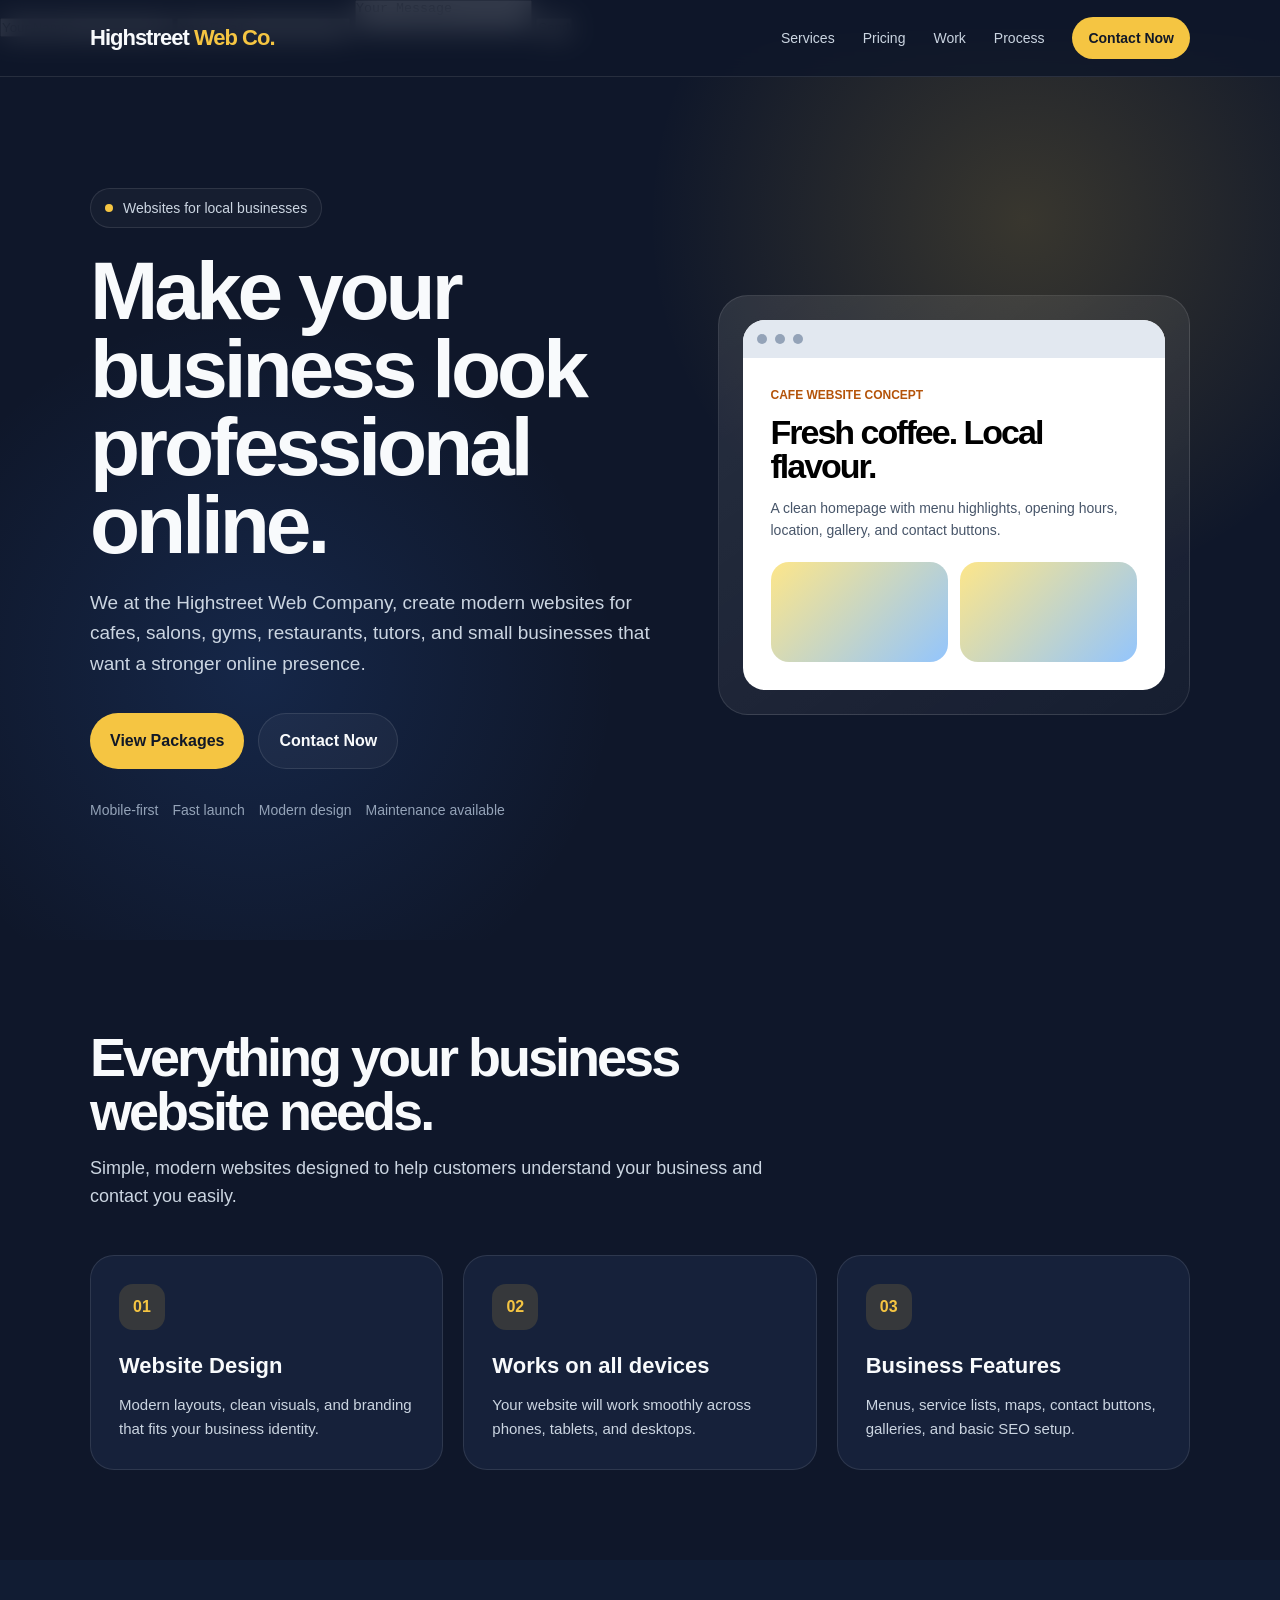
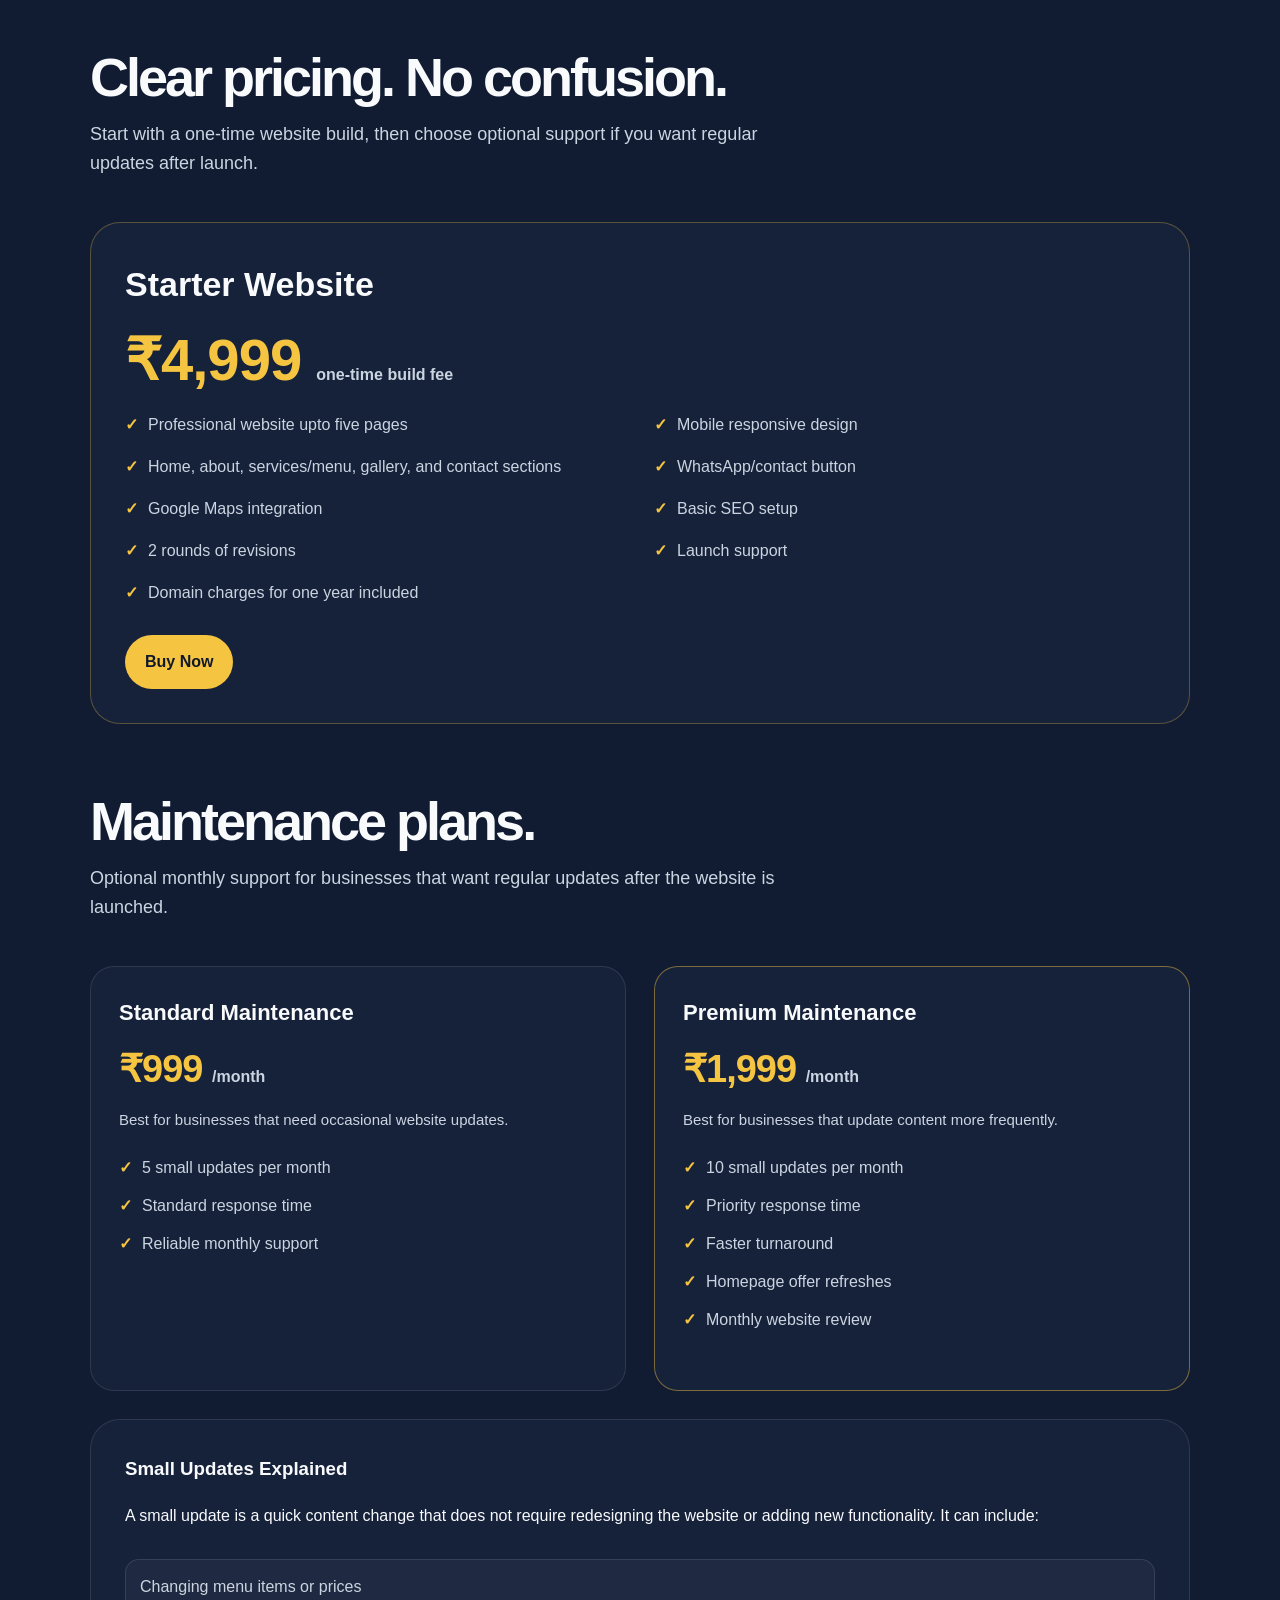
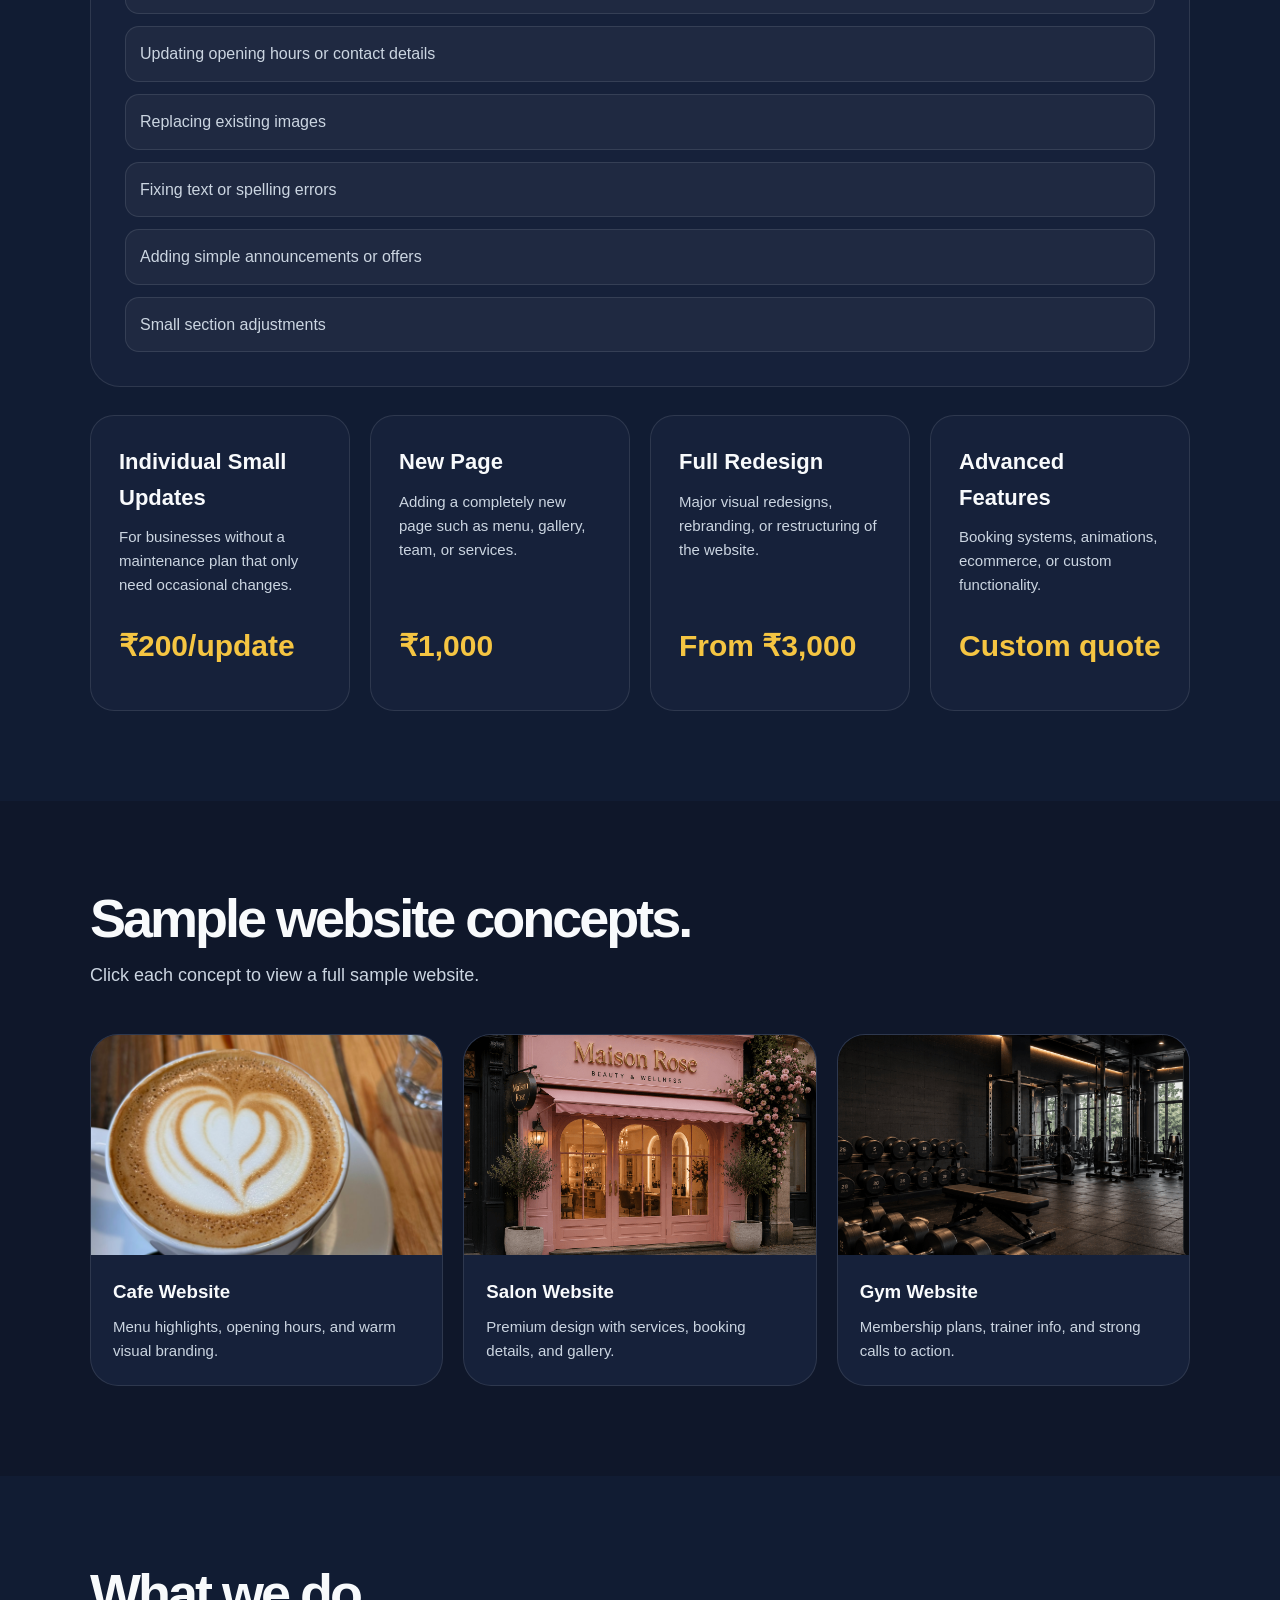
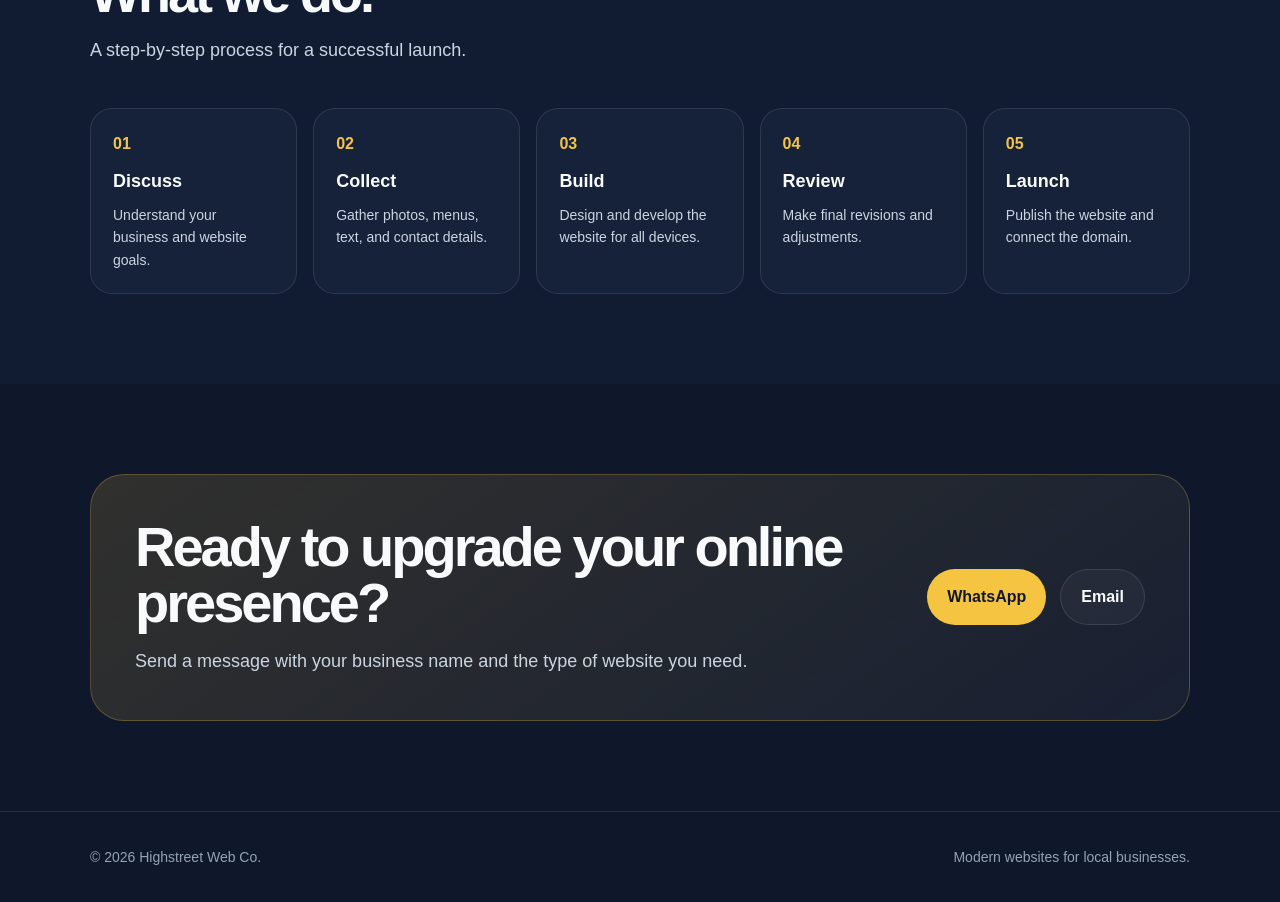
==== index.html @ 68b74d1c "Update index.html" ====
<!DOCTYPE html>
<html lang="en">

<head>
  <meta charset="UTF-8" />

  <meta
    name="description"
    content="Highstreet Web Company (Highstreet Web Co.) creates modern websites for cafes, salons, gyms, restaurants, and local businesses."
  />

  <meta
    name="keywords"
    content="Highstreet Web Company, Highstreet Web Co., web design, cafe websites, salon websites, gym websites, restaurant websites, small business websites, Pune web design"
  />

  <meta name="author" content="Highstreet Web Company" />

  <meta property="og:title" content="Highstreet Web Company" />

  <meta
    property="og:description"
    content="Modern websites for local businesses."
  />

  <meta property="og:type" content="website" />

  <meta property="og:url" content="https://highstreetweb.co" />

  <meta
    property="og:image"
    content="https://highstreetweb.co/assets/1.png"
  />

  <title>
    Highstreet Web Company | Websites for Local Businesses
  </title>

  <link rel="stylesheet" href="style.css" />
</head>

<form name="contact" method="POST" data-netlify="true">
  
  <input type="hidden" name="form-name" value="contact">

  <input type="text" name="name" placeholder="Your Name" required>

  <input type="email" name="email" placeholder="Your Email" required>

  <textarea name="message" placeholder="Your Message"></textarea>

  <button type="submit">Send</button>

</form>

<body>

  <header>
    <div class="container">
      <nav>
        <a href="#home" class="logo">
          Highstreet <span>Web Co.</span>
        </a>

        <div class="nav-links">
          <a href="#services">Services</a>
          <a href="#pricing">Pricing</a>
          <a href="#work">Work</a>
          <a href="#process">Process</a>
          <a href="#contact" class="nav-btn">Contact Now</a>
        </div>
      </nav>
    </div>
  </header>

  <main>

    <section id="home" class="hero">
      <div class="container hero-grid">

        <div>
          <div class="badge">Websites for local businesses</div>

          <h1>Make your business look professional online.</h1>

          <p>
            We at the Highstreet Web Company, create modern websites for cafes,
            salons, gyms, restaurants, tutors, and small businesses
            that want a stronger online presence.
          </p>

          <div class="hero-buttons">
            <a href="#pricing" class="btn btn-primary">View Packages</a>
            <a href="#contact" class="btn btn-secondary">Contact Now</a>
          </div>

          <div class="hero-tags">
            <span>Mobile-first</span>
            <span>Fast launch</span>
            <span>Modern design</span>
            <span>Maintenance available</span>
          </div>
        </div>

        <div class="mock-card">
          <div class="mock-browser">
            <div class="browser-top">
              <div class="dot"></div>
              <div class="dot"></div>
              <div class="dot"></div>
            </div>

            <div class="mock-content">
              <div class="mock-label">CAFE WEBSITE CONCEPT</div>

              <h3>Fresh coffee. Local flavour.</h3>

              <p>
                A clean homepage with menu highlights,
                opening hours, location, gallery,
                and contact buttons.
              </p>

              <div class="mock-grid">
                <div class="mock-box"></div>
                <div class="mock-box"></div>
              </div>
            </div>
          </div>
        </div>

      </div>
    </section>

    <section id="services">
      <div class="container">

        <div class="section-head">
          <h2>Everything your business website needs.</h2>

          <p>
            Simple, modern websites designed to help customers
            understand your business and contact you easily.
          </p>
        </div>

        <div class="cards">

          <div class="card">
            <div class="card-icon">01</div>
            <h3>Website Design</h3>
            <p>Modern layouts, clean visuals, and branding that fits your business identity.</p>
          </div>

          <div class="card">
            <div class="card-icon">02</div>
            <h3>Works on all devices</h3>
            <p>Your website will work smoothly across phones, tablets, and desktops.</p>
          </div>

          <div class="card">
            <div class="card-icon">03</div>
            <h3>Business Features</h3>
            <p>Menus, service lists, maps, contact buttons, galleries, and basic SEO setup.</p>
          </div>

        </div>

      </div>
    </section>

    <section id="pricing" class="pricing">
      <div class="container">

        <div class="section-head">
          <h2>Clear pricing. No confusion.</h2>
          <p>
            Start with a one-time website build, then choose optional
            support if you want regular updates after launch.
          </p>
        </div>

        <div class="price-card" style="margin-bottom:70px;">
          <h3 style="font-size:34px;">Starter Website</h3>

          <div class="price">
            ₹4,999 <span>one-time build fee</span>
          </div>

          <ul class="features starter-features">
            <li>Professional website upto five pages</li>
            <li>Mobile responsive design</li>
            <li>Home, about, services/menu, gallery, and contact sections</li>
            <li>WhatsApp/contact button</li>
            <li>Google Maps integration</li>
            <li>Basic SEO setup</li>
            <li>2 rounds of revisions</li>
            <li>Launch support</li>
            <li>Domain charges for one year included</li>
          </ul>

          <a href="#contact" class="btn btn-primary">Buy Now</a>
        </div>

        <div class="section-head">
          <h2>Maintenance plans.</h2>

          <p>
            Optional monthly support for businesses that want regular updates
            after the website is launched.
          </p>
        </div>

        <div class="maintenance-grid">

          <div class="card">
            <h3>Standard Maintenance</h3>

            <div class="price" style="font-size:38px;">
              ₹999 <span>/month</span>
            </div>

            <p>Best for businesses that need occasional website updates.</p>

            <ul class="features">
              <li>5 small updates per month</li>
              <li>Standard response time</li>
              <li>Reliable monthly support</li>
            </ul>
          </div>

          <div class="card featured-maintenance">
            <h3>Premium Maintenance</h3>

            <div class="price" style="font-size:38px;">
              ₹1,999 <span>/month</span>
            </div>

            <p>Best for businesses that update content more frequently.</p>

            <ul class="features">
              <li>10 small updates per month</li>
              <li>Priority response time</li>
              <li>Faster turnaround</li>
              <li>Homepage offer refreshes</li>
              <li>Monthly website review</li>
            </ul>
          </div>

        </div>

        <div class="side-card" style="margin-top:28px;">
          <h3 style="margin-bottom:18px;">Small Updates Explained</h3>

          <p>
            A small update is a quick content change that does not require redesigning the website or adding new functionality. It can include:
          </p>

          <ul class="mini-list">
            <li>Changing menu items or prices</li>
            <li>Updating opening hours or contact details</li>
            <li>Replacing existing images</li>
            <li>Fixing text or spelling errors</li>
            <li>Adding simple announcements or offers</li>
            <li>Small section adjustments</li>
          </ul>
        </div>

        <div class="extra-services-grid">

          <div class="card extra-card">
            <h3>Individual Small Updates</h3>

            <p>
              For businesses without a maintenance plan that only need
              occasional changes.
            </p>

            <div class="price" style="font-size:30px;">₹200/update</div>
          </div>

          <div class="card extra-card">
            <h3>New Page</h3>

            <p>
              Adding a completely new page such as menu,
              gallery, team, or services.
            </p>

            <div class="price" style="font-size:30px;">₹1,000</div>
          </div>

          <div class="card extra-card">
            <h3>Full Redesign</h3>

            <p>
              Major visual redesigns, rebranding,
              or restructuring of the website.
            </p>

            <div class="price" style="font-size:30px;">From ₹3,000</div>
          </div>

          <div class="card extra-card">
            <h3>Advanced Features</h3>

            <p>
              Booking systems, animations,
              ecommerce, or custom functionality.
            </p>

            <div class="price" style="font-size:30px;">Custom quote</div>
          </div>

        </div>

      </div>
    </section>

    <section id="work">
      <div class="container">

        <div class="section-head">
          <h2>Sample website concepts.</h2>
          <p>Click each concept to view a full sample website.</p>
        </div>

        <div class="portfolio-grid">

          <a href="cafe.html" class="portfolio-card">
            <div class="portfolio-image"></div>
            <div class="portfolio-content">
              <h3>Cafe Website</h3>
              <p>Menu highlights, opening hours, and warm visual branding.</p>
            </div>
          </a>

          <a href="salon.html" class="portfolio-card">
            <div class="portfolio-image"></div>
            <div class="portfolio-content">
              <h3>Salon Website</h3>
              <p>Premium design with services, booking details, and gallery.</p>
            </div>
          </a>

          <a href="gym.html" class="portfolio-card">
            <div class="portfolio-image"></div>
            <div class="portfolio-content">
              <h3>Gym Website</h3>
              <p>Membership plans, trainer info, and strong calls to action.</p>
            </div>
          </a>

        </div>

      </div>
    </section>

    <section id="process" class="process">
      <div class="container">

        <div class="section-head">
          <h2>What we do.</h2>
          <p>A step-by-step process for a successful launch.</p>
        </div>

        <div class="steps">

          <div class="step">
            <div class="step-number">01</div>
            <h3>Discuss</h3>
            <p>Understand your business and website goals.</p>
          </div>

          <div class="step">
            <div class="step-number">02</div>
            <h3>Collect</h3>
            <p>Gather photos, menus, text, and contact details.</p>
          </div>

          <div class="step">
            <div class="step-number">03</div>
            <h3>Build</h3>
            <p>Design and develop the website for all devices.</p>
          </div>

          <div class="step">
            <div class="step-number">04</div>
            <h3>Review</h3>
            <p>Make final revisions and adjustments.</p>
          </div>

          <div class="step">
            <div class="step-number">05</div>
            <h3>Launch</h3>
            <p>Publish the website and connect the domain.</p>
          </div>

        </div>

      </div>
    </section>

    <section id="contact">
      <div class="container">

        <div class="contact-box">

          <div>
            <h2>Ready to upgrade your online presence?</h2>

            <p>
              Send a message with your business name
              and the type of website you need.
            </p>
          </div>

          <div style="display:flex; gap:14px; flex-wrap:wrap;">

            <a
              href="https://wa.me/918754433380?text=Hi%20Highstreet%20Web%20Co.%2C%20I%20want%20to%20start%20a%20website%20project."
              class="btn btn-primary"
              target="_blank"
            >
              WhatsApp
            </a>

            <a href="mailto:contact@highstreetweb.co" class="btn btn-secondary">
              Email
            </a>

          </div>

        </div>

      </div>
    </section>

  </main>

  <footer>
    <div class="container footer-inner">
      <p>© 2026 Highstreet Web Co.</p>
      <p>Modern websites for local businesses.</p>
    </div>
  </footer>

</body>

</html>
---- style.css ----
*{
  margin:0;
  padding:0;
  box-sizing:border-box;
}

:root{
  --bg:#0f172a;
  --card:#16213a;
  --soft:#111c33;
  --text:#f8fafc;
  --muted:#cbd5e1;
  --subtle:#94a3b8;
  --accent:#f5c542;
  --accent-dark:#d4a820;
  --border:rgba(255,255,255,0.1);
  --radius:24px;
}

body{
  font-family:Arial, Helvetica, sans-serif;
  background:var(--bg);
  color:var(--text);
  line-height:1.6;
}

html{
  scroll-behavior:smooth;
}

a{
  text-decoration:none;
  color:inherit;
}

.container{
  width:min(1100px,92%);
  margin:auto;
}

/* NAVBAR */

header{
  position:fixed;
  width:100%;
  top:0;
  left:0;
  z-index:100;
  backdrop-filter:blur(14px);
  background:rgba(15,23,42,0.85);
  border-bottom:1px solid var(--border);
}

nav{
  height:76px;
  display:flex;
  align-items:center;
  justify-content:space-between;
}

.logo{
  font-size:22px;
  font-weight:800;
  letter-spacing:-1px;
}

.logo span{
  color:var(--accent);
}

.nav-links{
  display:flex;
  gap:28px;
  align-items:center;
  color:var(--muted);
  font-size:14px;
}

.nav-links a:hover{
  color:white;
}

.nav-btn{
  padding:10px 16px;
  border-radius:999px;
  background:var(--accent);
  color:#111827;
  font-weight:700;
}

/* HERO */

.hero{
  min-height:100vh;
  display:flex;
  align-items:center;
  padding-top:120px;
  background:
  radial-gradient(circle at 80% 20%, rgba(245,197,66,0.18), transparent 30%),
  radial-gradient(circle at 20% 70%, rgba(59,130,246,0.15), transparent 30%),
  var(--bg);
}

.hero-grid{
  display:grid;
  grid-template-columns:1.1fr 0.9fr;
  gap:50px;
  align-items:center;
}

.badge{
  display:inline-flex;
  align-items:center;
  gap:10px;
  padding:8px 14px;
  border-radius:999px;
  border:1px solid var(--border);
  color:var(--muted);
  margin-bottom:24px;
  background:rgba(255,255,255,0.03);
  font-size:14px;
}

.badge::before{
  content:"";
  width:8px;
  height:8px;
  border-radius:50%;
  background:var(--accent);
}

h1{
  font-size:clamp(48px,7vw,82px);
  line-height:0.95;
  letter-spacing:-4px;
  margin-bottom:24px;
}

.hero p{
  font-size:19px;
  color:var(--muted);
  margin-bottom:34px;
  max-width:600px;
}

.hero-buttons{
  display:flex;
  gap:14px;
  flex-wrap:wrap;
  margin-bottom:30px;
}

.btn{
  padding:14px 20px;
  border-radius:999px;
  font-weight:700;
  transition:0.25s;
  display:inline-flex;
  align-items:center;
  justify-content:center;
}

.btn-primary{
  background:var(--accent);
  color:#111827;
}

.btn-primary:hover{
  transform:translateY(-3px);
  background:var(--accent-dark);
}

.btn-secondary{
  border:1px solid var(--border);
  background:rgba(255,255,255,0.04);
}

.btn-secondary:hover{
  transform:translateY(-3px);
}

.hero-tags{
  display:flex;
  gap:14px;
  flex-wrap:wrap;
  color:var(--subtle);
  font-size:14px;
}

/* MOCK WEBSITE */

.mock-card{
  background:linear-gradient(145deg, rgba(255,255,255,0.1), rgba(255,255,255,0.03));
  padding:24px;
  border-radius:30px;
  border:1px solid var(--border);
}

.mock-browser{
  background:white;
  border-radius:22px;
  overflow:hidden;
  color:black;
}

.browser-top{
  background:#e2e8f0;
  padding:14px;
  display:flex;
  gap:8px;
}

.dot{
  width:10px;
  height:10px;
  border-radius:50%;
  background:#94a3b8;
}

.mock-content{
  padding:28px;
}

.mock-label{
  font-size:12px;
  font-weight:800;
  color:#b45309;
  margin-bottom:10px;
}

.mock-content h3{
  font-size:34px;
  line-height:1;
  margin-bottom:14px;
  letter-spacing:-2px;
}

.mock-content p{
  color:#475569;
  margin-bottom:20px;
  font-size:14px;
}

.mock-grid{
  display:grid;
  grid-template-columns:1fr 1fr;
  gap:12px;
}

.mock-box{
  height:100px;
  border-radius:18px;
  background:linear-gradient(135deg,#fde68a,#93c5fd);
}

/* GENERAL */

section{
  padding:90px 0;
}

.section-head{
  max-width:700px;
  margin-bottom:44px;
}

.section-head h2{
  font-size:clamp(34px,5vw,54px);
  line-height:1;
  margin-bottom:16px;
  letter-spacing:-3px;
}

.section-head p{
  color:var(--muted);
  font-size:18px;
}

/* SERVICES */

.cards{
  display:grid;
  grid-template-columns:repeat(3,1fr);
  gap:20px;
}

.card{
  background:var(--card);
  border-radius:var(--radius);
  border:1px solid var(--border);
  padding:28px;
  transition:0.25s;
}

.card:hover{
  transform:translateY(-6px);
}

.card-icon{
  width:46px;
  height:46px;
  border-radius:14px;
  background:rgba(245,197,66,0.14);
  display:flex;
  align-items:center;
  justify-content:center;
  margin-bottom:18px;
  color:var(--accent);
  font-weight:900;
}

.card h3{
  margin-bottom:10px;
  font-size:22px;
}

.card p{
  color:var(--muted);
  font-size:15px;
}

/* PRICING */

.pricing{
  background:var(--soft);
}

.pricing-grid{
  display:grid;
  grid-template-columns:1.1fr 0.9fr;
  gap:22px;
}

.price-card,
.side-card{
  background:var(--card);
  border-radius:30px;
  border:1px solid var(--border);
  padding:34px;
}

.price-card{
  border:1px solid rgba(245,197,66,0.3);
}

.price{
  font-size:58px;
  color:var(--accent);
  font-weight:900;
  margin:20px 0;
  letter-spacing:-1px;
  line-height:1;
}

.extra-card .price{
  margin-top:auto;
  letter-spacing:-1px;
}

.price span{
  font-size:16px;
  color:var(--muted);
  font-weight:600;
  letter-spacing:0;
}

.features{
  list-style:none;
  margin:24px 0 30px;
  display:grid;
  gap:14px;
  color:var(--muted);
}

.starter-features{
  grid-template-columns:1fr 1fr;
  gap:18px 28px;
}

.features li{
  line-height:1.5;
}

.features li::before{
  content:"✓";
  color:var(--accent);
  font-weight:900;
  margin-right:10px;
}

.mini-list{
  list-style:none;
  display:grid;
  gap:12px;
}

.mini-list li{
  background:rgba(255,255,255,0.04);
  padding:14px;
  border-radius:14px;
  border:1px solid var(--border);
  color:var(--muted);
}

/* PORTFOLIO */

.portfolio-grid{
  display:grid;
  grid-template-columns:repeat(3,1fr);
  gap:20px;
}

.portfolio-card{
  overflow:hidden;
  border-radius:28px;
  background:var(--card);
  border:1px solid var(--border);
}

.portfolio-image{
  height:220px;
  background-size:cover;
  background-position:center;
  background-repeat:no-repeat;
}

.portfolio-card:nth-child(1) .portfolio-image{
  background-image:url("assets/cafe-1.avif");
}

.portfolio-card:nth-child(2) .portfolio-image{
  background-image:url("assets/salon1.png");
}

.portfolio-card:nth-child(3) .portfolio-image{
  background-image:url("assets/gym4.png");
}

.portfolio-content{
  padding:22px;
}

.portfolio-content h3{
  margin-bottom:8px;
}

.portfolio-content p{
  color:var(--muted);
  font-size:15px;
}

/* PROCESS */

.process{
  background:var(--soft);
}

.steps{
  display:grid;
  grid-template-columns:repeat(5,1fr);
  gap:16px;
}

.step{
  background:var(--card);
  border-radius:22px;
  border:1px solid var(--border);
  padding:22px;
}

.step-number{
  color:var(--accent);
  font-weight:900;
  margin-bottom:10px;
}

.step h3{
  margin-bottom:8px;
  font-size:18px;
}

.step p{
  color:var(--muted);
  font-size:14px;
}

/* CONTACT */

.contact-box{
  background:linear-gradient(145deg, rgba(245,197,66,0.15), rgba(255,255,255,0.04));
  border-radius:34px;
  border:1px solid rgba(245,197,66,0.25);
  padding:44px;
  display:grid;
  grid-template-columns:1fr auto;
  gap:24px;
  align-items:center;
}

.contact-box h2{
  font-size:clamp(34px,5vw,56px);
  line-height:1;
  letter-spacing:-3px;
  margin-bottom:16px;
}

.contact-box p{
  color:var(--muted);
  font-size:18px;
  max-width:620px;
}

/* FOOTER */

footer{
  padding:34px 0;
  border-top:1px solid var(--border);
  color:var(--subtle);
  font-size:14px;
}

.footer-inner{
  display:flex;
  justify-content:space-between;
  flex-wrap:wrap;
  gap:16px;
}

/* RESPONSIVE */

@media(max-width:900px){

  .hero-grid,
  .pricing-grid,
  .contact-box{
    grid-template-columns:1fr;
  }

  .cards,
  .portfolio-grid{
    grid-template-columns:1fr 1fr;
  }

  .steps{
    grid-template-columns:1fr 1fr;
  }

  .nav-links{
    display:none;
  }

  .features{
  grid-template-columns:1fr;
}

.starter-features{
  grid-template-columns:1fr;
}

}

@media(max-width:600px){

  .cards,
  .portfolio-grid,
  .steps{
    grid-template-columns:1fr;
  }

  .hero-buttons{
    flex-direction:column;
  }

  .btn{
    width:100%;
  }

  section{
    padding:70px 0;
  }
}

.side-card p{
  margin-bottom:30px;
  line-height:1.7;
}

.pricing-grid{
  display:grid;
  grid-template-columns:1fr 1fr;
  gap:28px;
  align-items:stretch;
}

.side-card{
  width:100%;
}

.maintenance-grid{
  display:grid;
  grid-template-columns:repeat(2, minmax(0, 1fr));
  gap:28px;
  width:100%;
  margin:0 auto 28px;
  align-items:stretch;
}

.featured-maintenance{
  border:1px solid rgba(245,197,66,0.45);
}

.extra-services-grid{
  display:grid;
  grid-template-columns:repeat(4, minmax(0, 1fr));
  gap:20px;
  margin-top:28px;
}

.extra-card{
  display:grid;
  grid-template-rows:auto auto 1fr auto;
}

.extra-card .price{
  align-self:end;
  margin-top:32px;
  letter-spacing:0;
  line-height:1.1;
}

@media(max-width:900px){
  .maintenance-grid,
  .extra-services-grid{
    grid-template-columns:1fr;
  }
}

@media(max-width:1100px){
  .extra-services-grid{
    grid-template-columns:repeat(2,1fr);
  }
}

@media(max-width:650px){
  .extra-services-grid{
    grid-template-columns:1fr;
  }
}

@media(max-width:850px){
  .maintenance-grid{
    grid-template-columns:1fr;
  }
}



body{
  overflow-x:hidden;
}

@media(max-width:600px){

  .mock-card{
    display:none;
  }

  .hero{
    min-height:auto;
    padding-top:130px;
  }

  .hero-grid{
    grid-template-columns:1fr;
  }

}
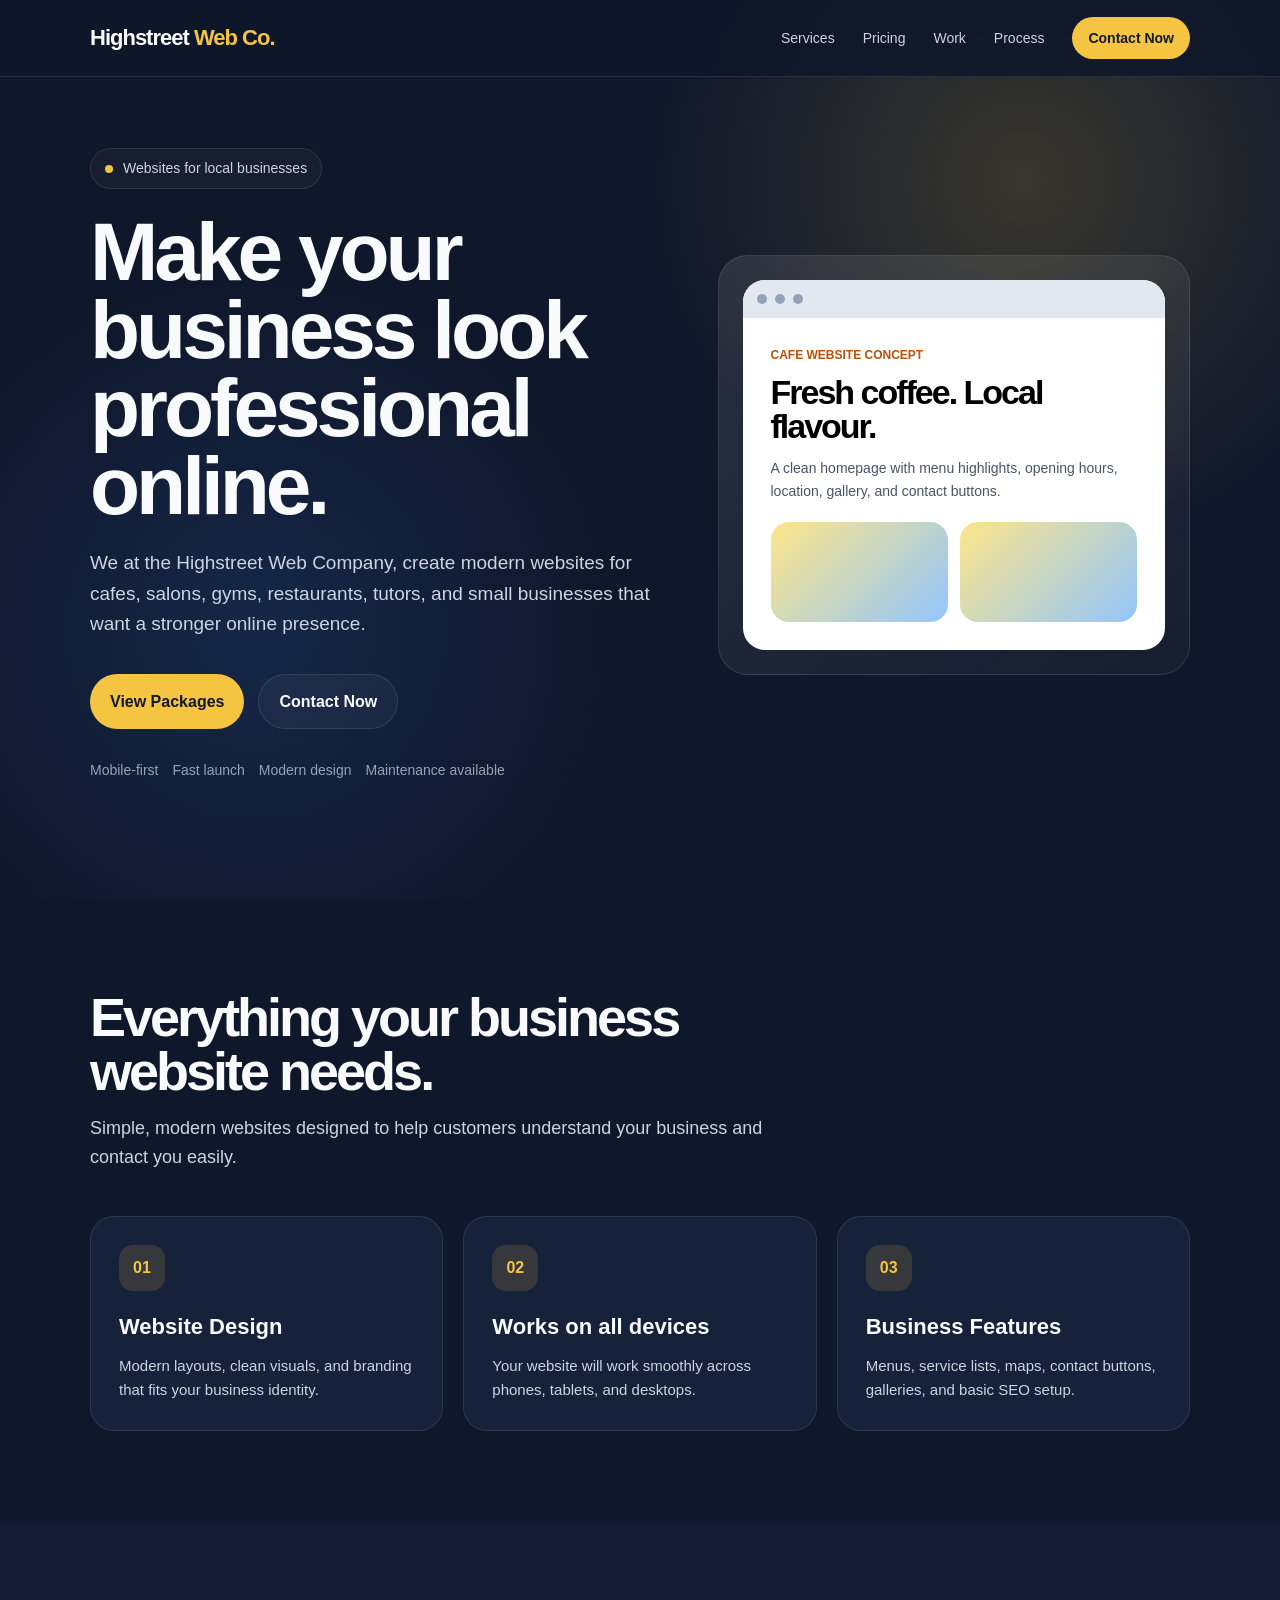
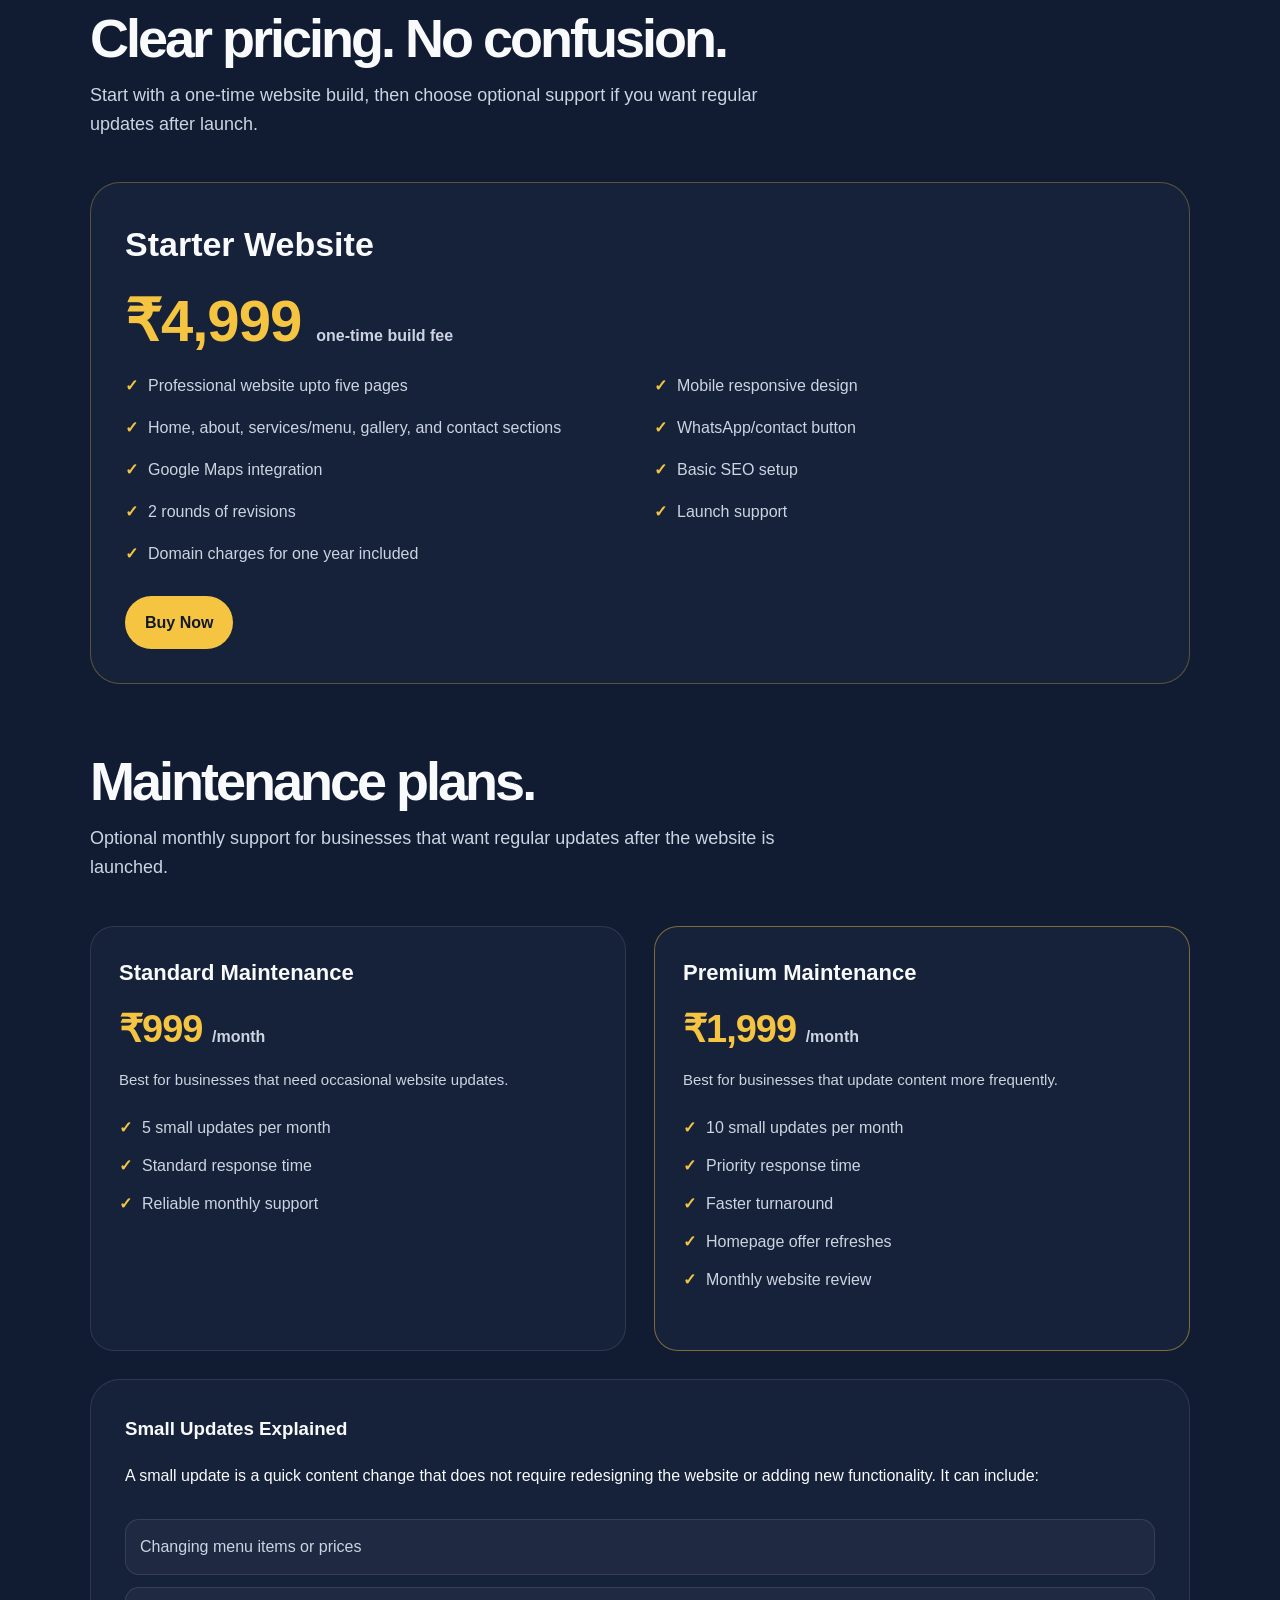
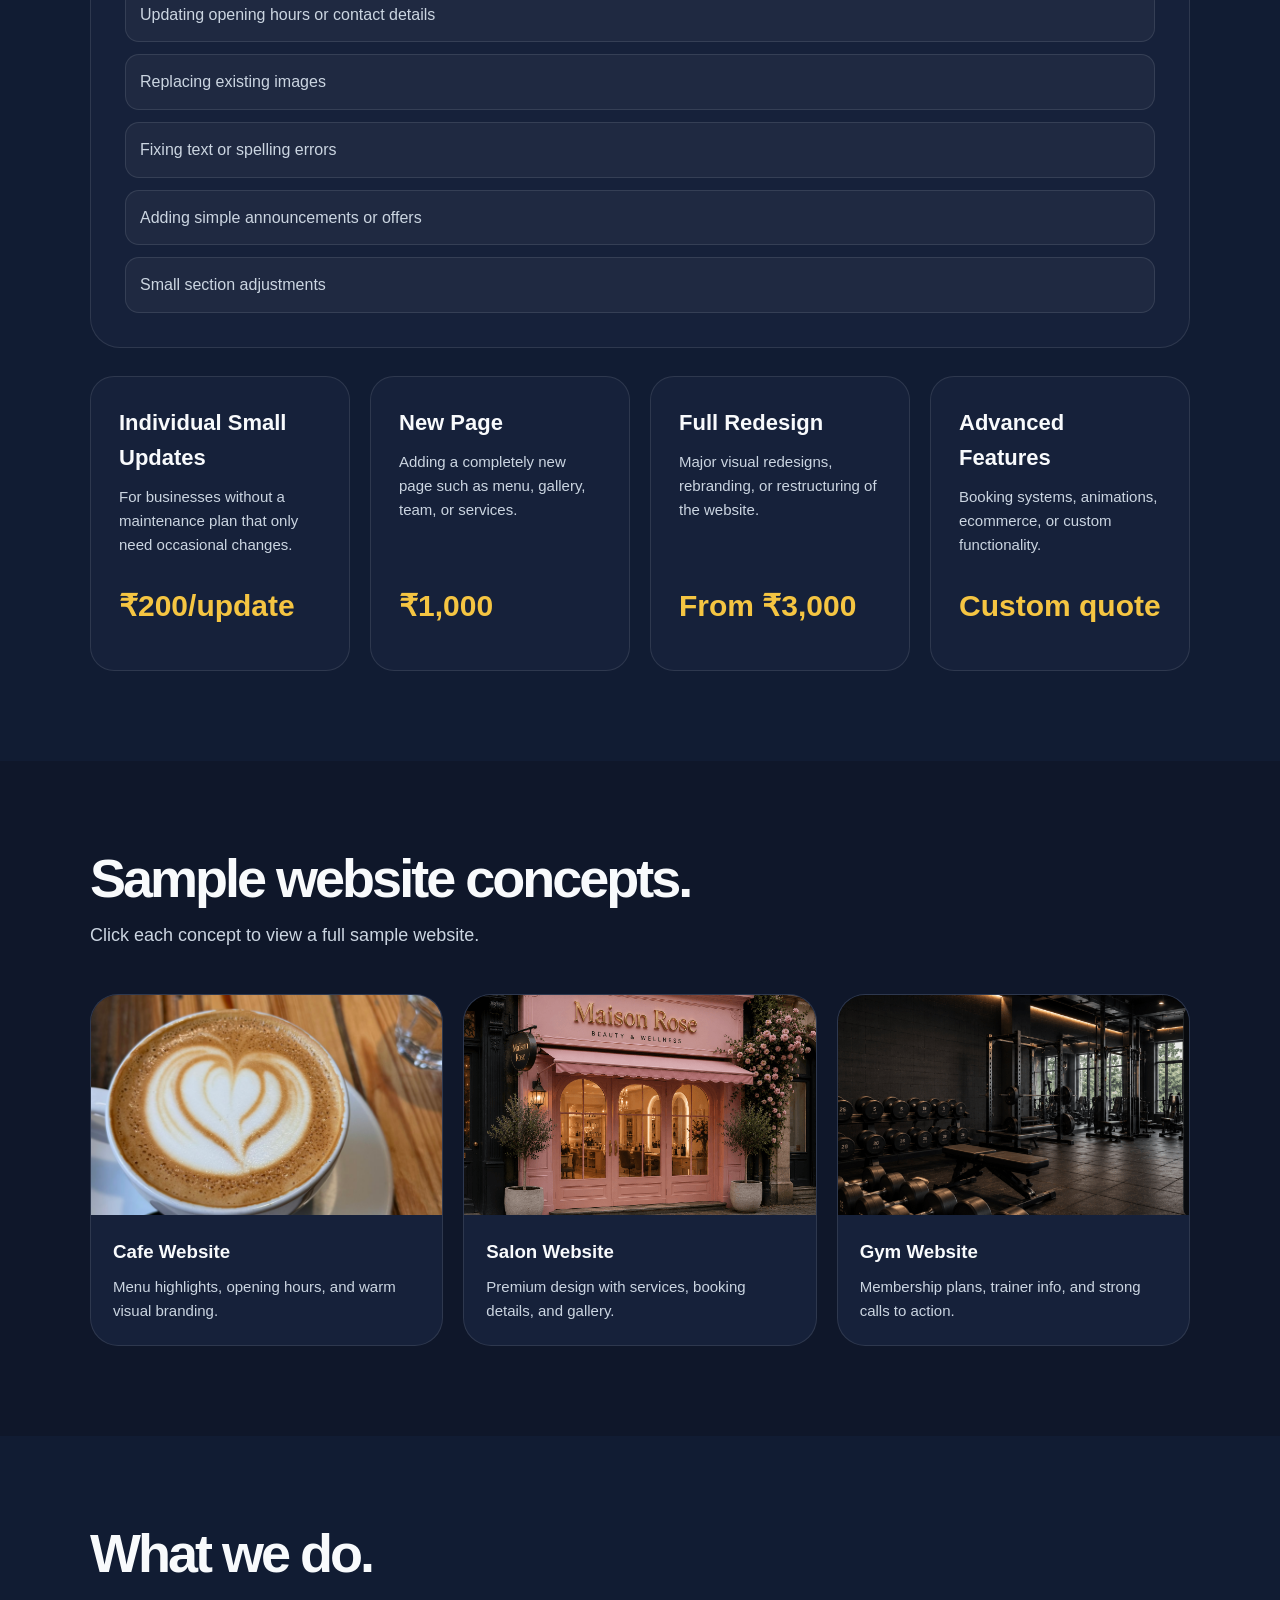
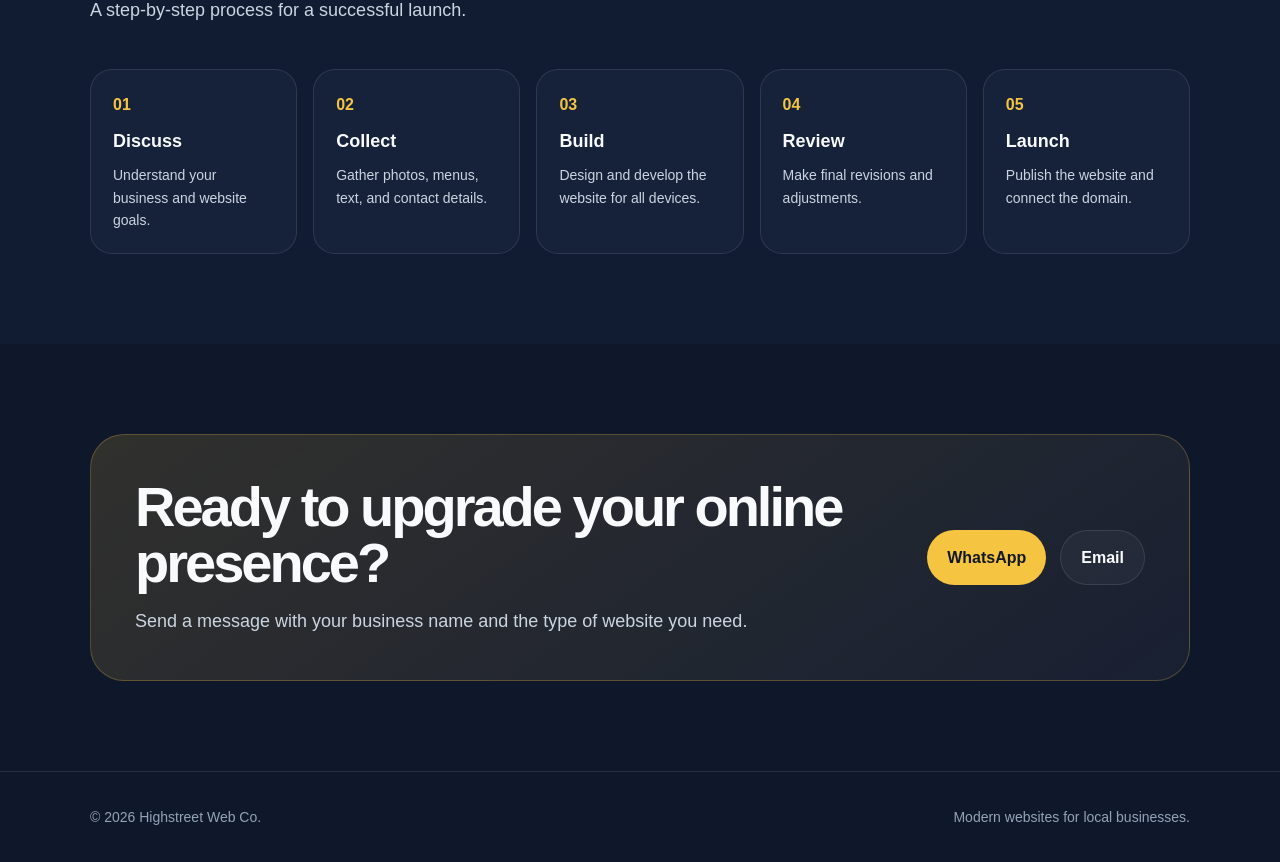
==== commit a44adac5: "Update index.html" ====
--- a/index.html
+++ b/index.html
@@ -38,20 +38,6 @@
 
   <link rel="stylesheet" href="style.css" />
 </head>
-
-<form name="contact" method="POST" data-netlify="true">
-  
-  <input type="hidden" name="form-name" value="contact">
-
-  <input type="text" name="name" placeholder="Your Name" required>
-
-  <input type="email" name="email" placeholder="Your Email" required>
-
-  <textarea name="message" placeholder="Your Message"></textarea>
-
-  <button type="submit">Send</button>
-
-</form>
 
 <body>
 
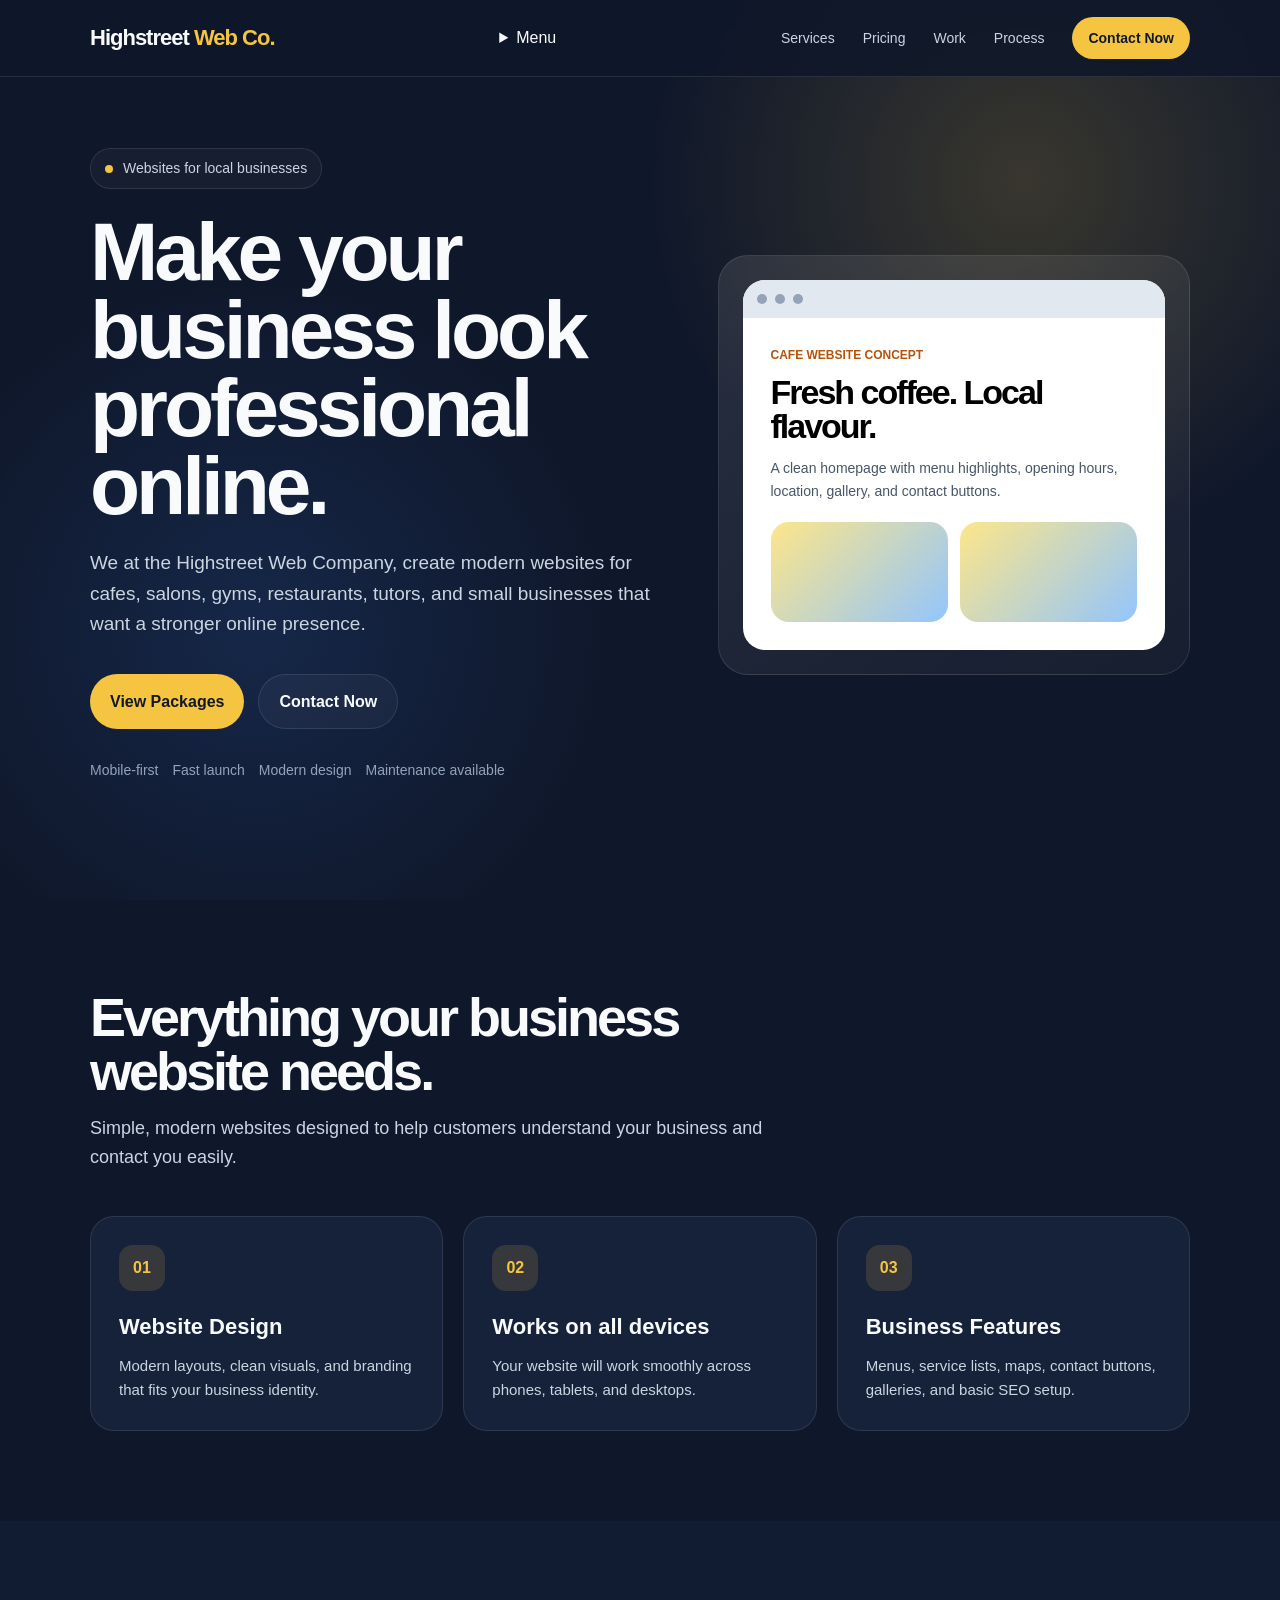
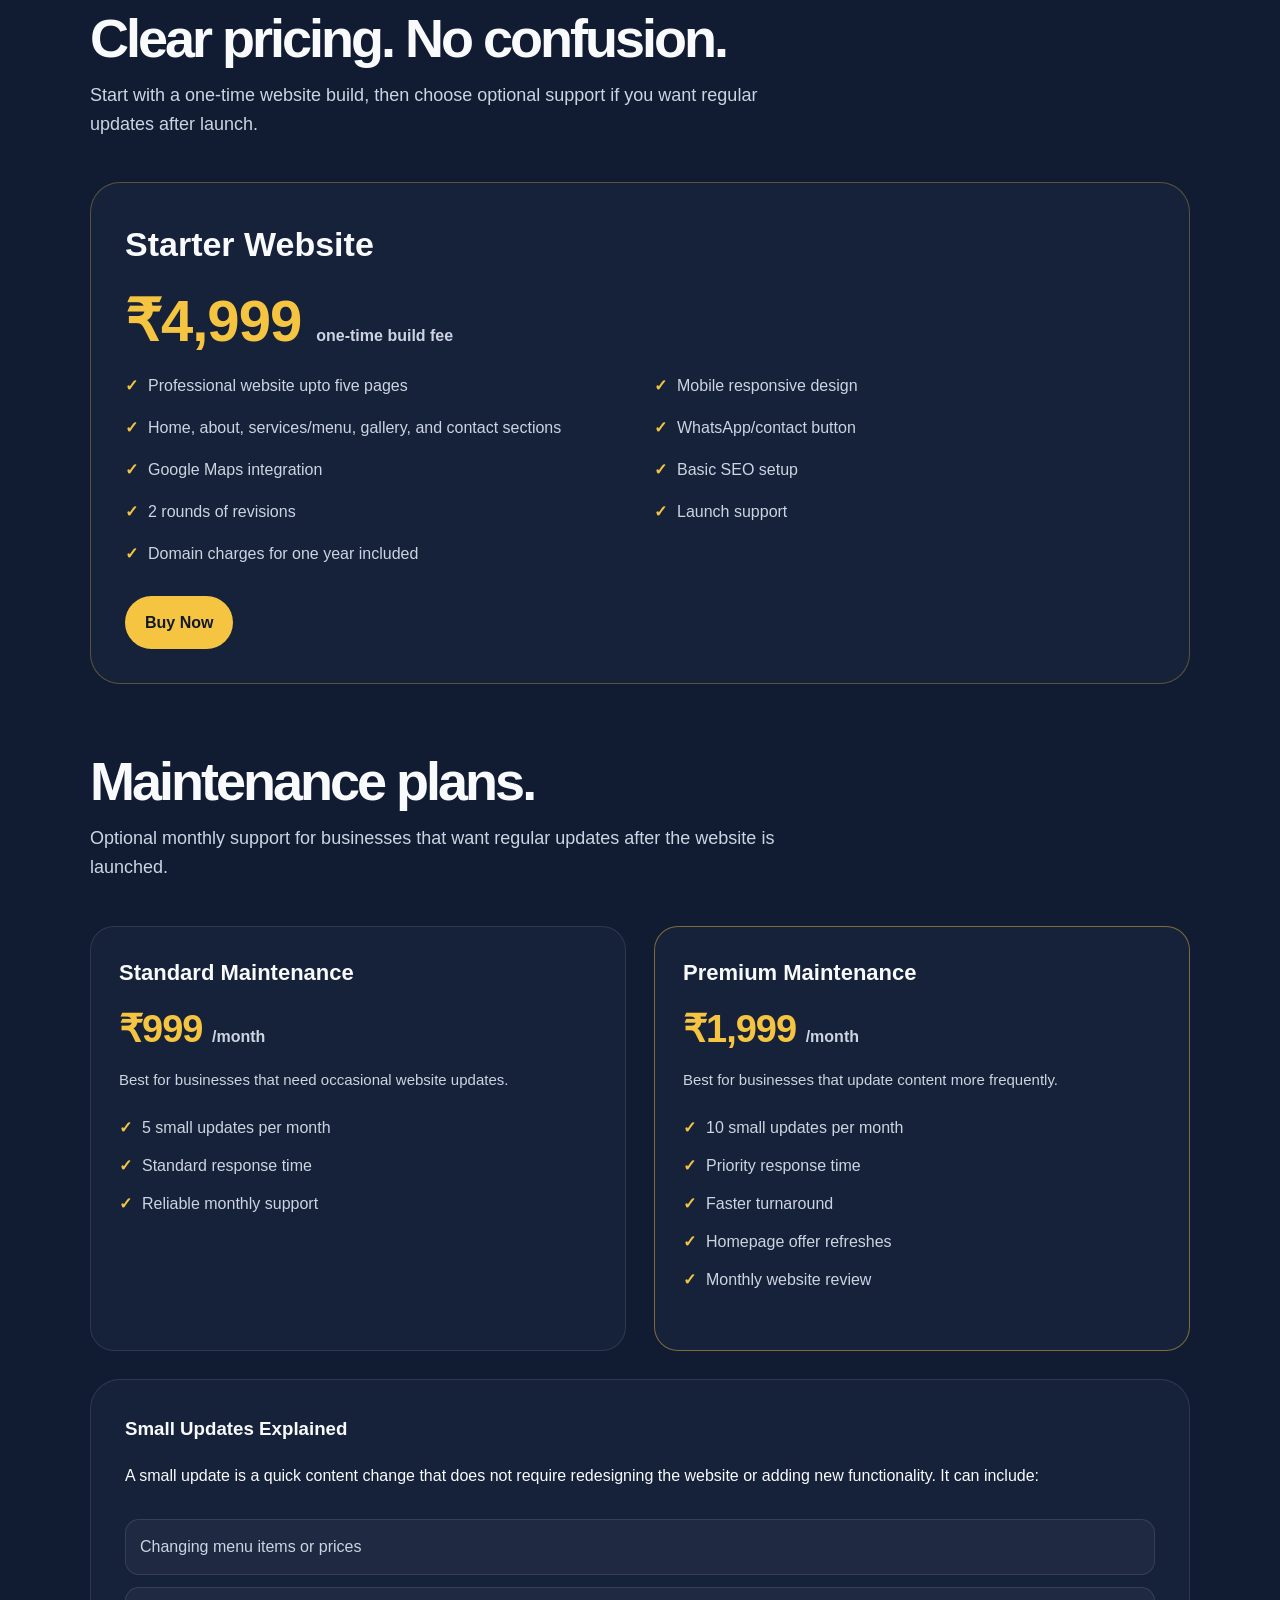
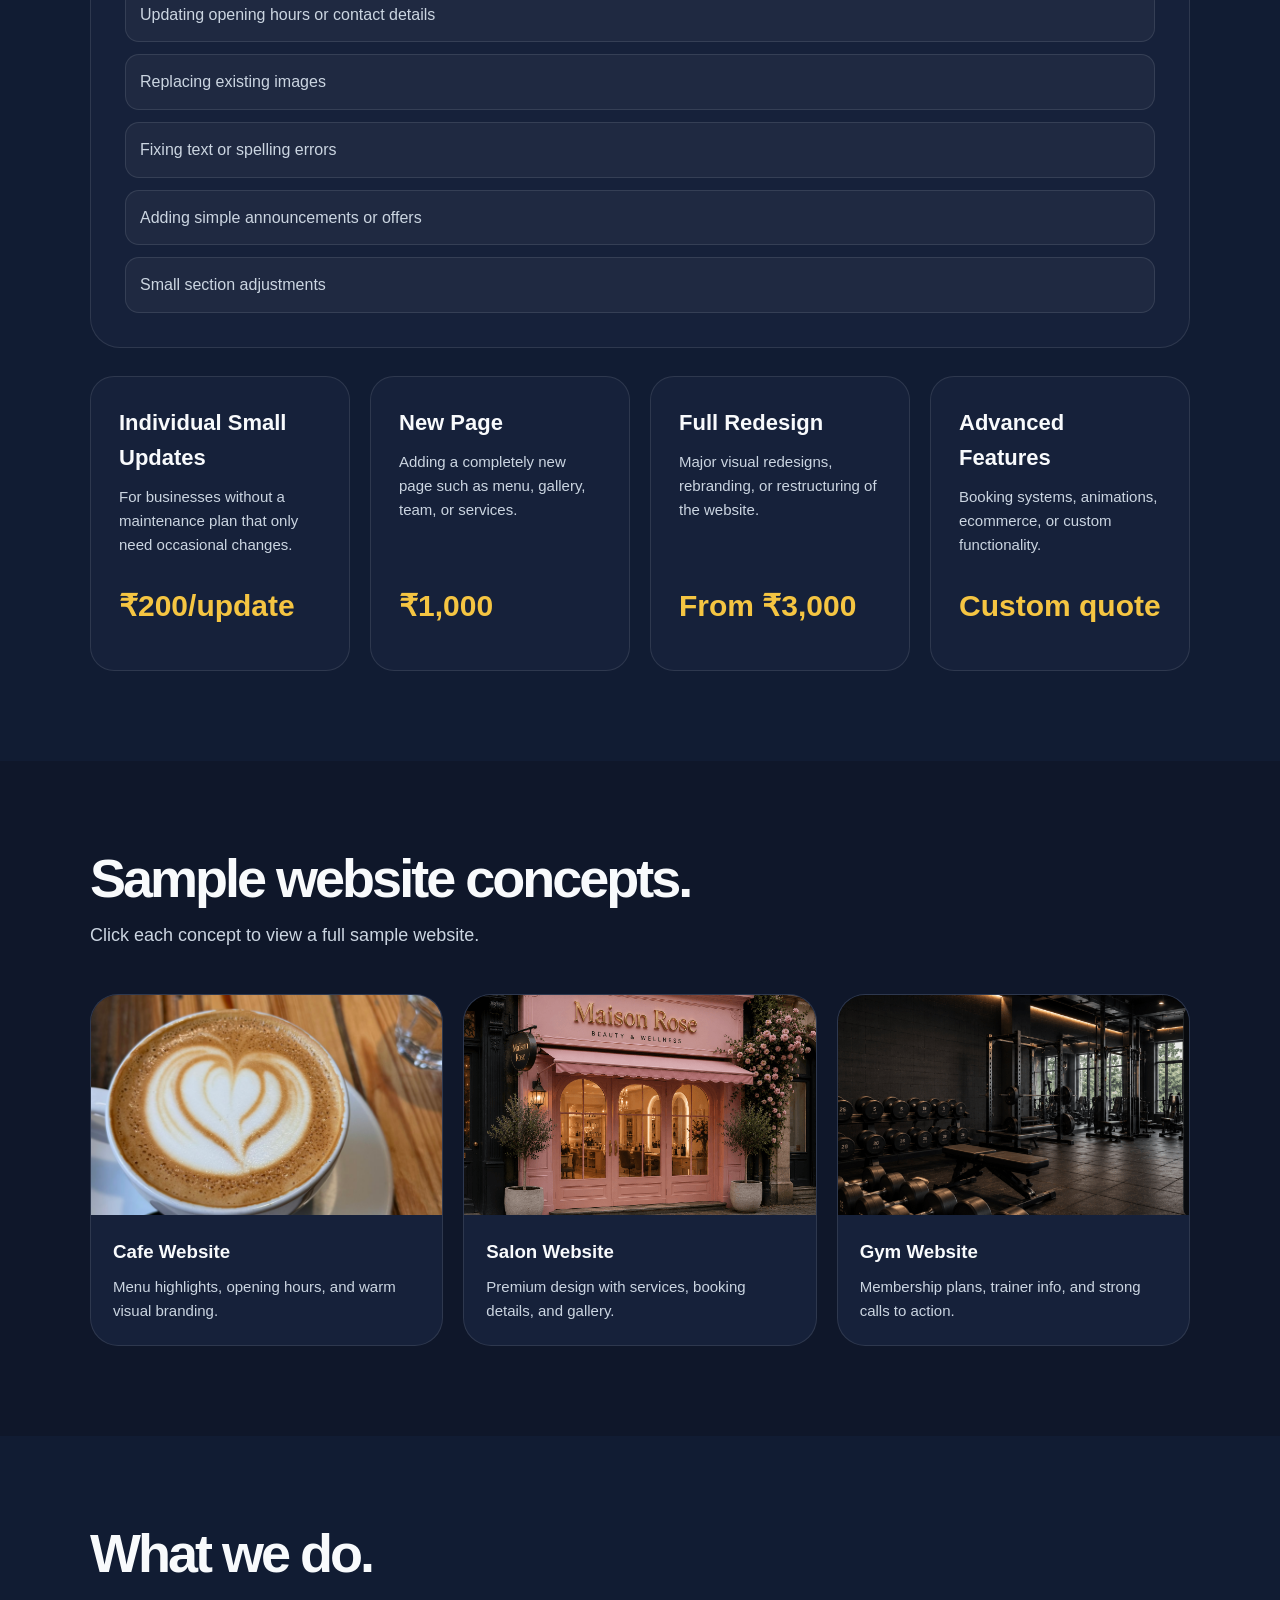
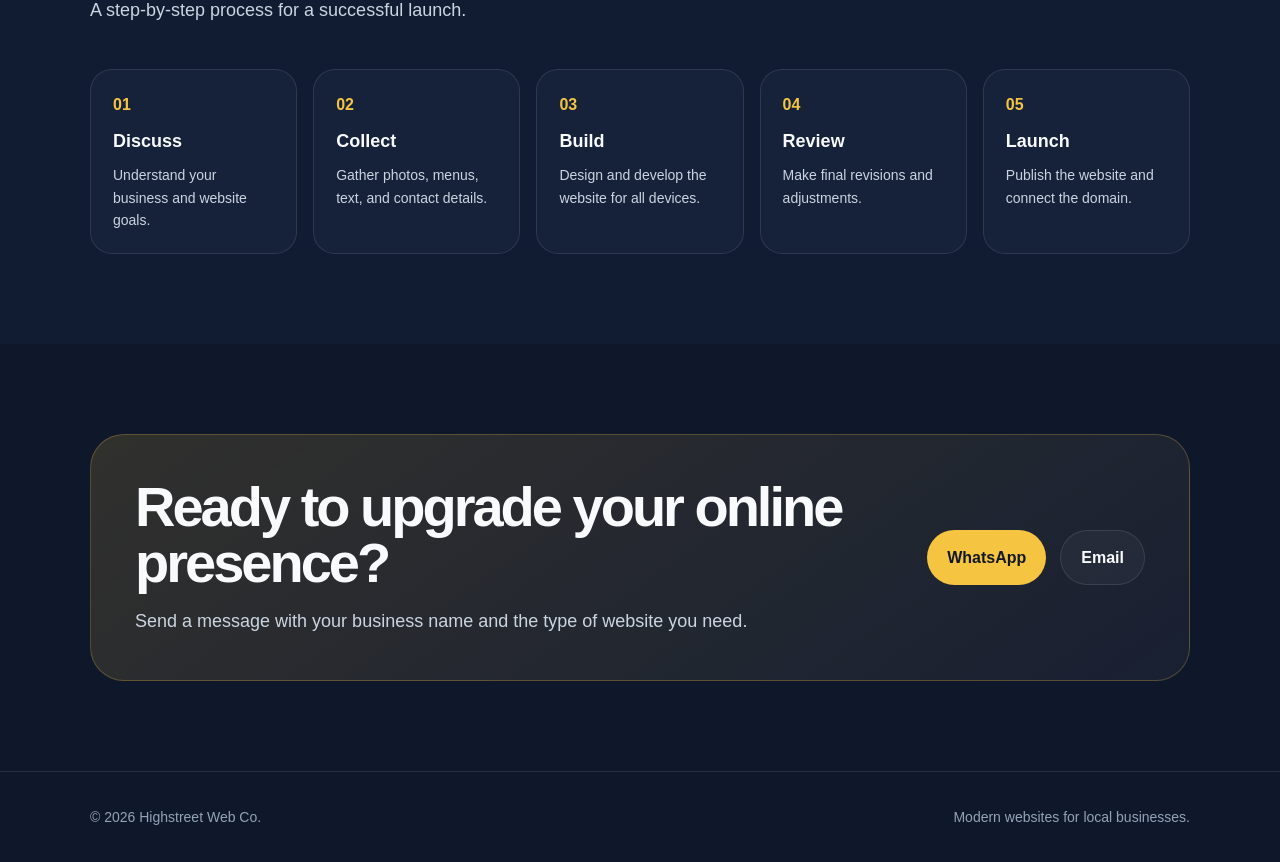
==== commit 52e84296: "Update index.html" ====
--- a/index.html
+++ b/index.html
@@ -3,6 +3,7 @@
 
 <head>
   <meta charset="UTF-8" />
+  <meta name="viewport" content="width=device-width, initial-scale=1.0" />
 
   <meta
     name="description"
@@ -29,7 +30,7 @@
 
   <meta
     property="og:image"
-    content="https://highstreetweb.co/assets/1.png"
+    content="https://highstreetweb.co/assets/og-img1.png"
   />
 
   <title>
@@ -37,25 +38,40 @@
   </title>
 
   <link rel="stylesheet" href="style.css" />
+
+  <link rel="icon" type="image/png" href="assets/favicon.png">
 </head>
+
 
 <body>
 
   <header>
     <div class="container">
       <nav>
-        <a href="#home" class="logo">
-          Highstreet <span>Web Co.</span>
-        </a>
-
-        <div class="nav-links">
-          <a href="#services">Services</a>
-          <a href="#pricing">Pricing</a>
-          <a href="#work">Work</a>
-          <a href="#process">Process</a>
-          <a href="#contact" class="nav-btn">Contact Now</a>
-        </div>
-      </nav>
+  <a href="#home" class="logo">
+    Highstreet <span>Web Co.</span>
+  </a>
+
+  <details class="mobile-menu">
+    <summary>Menu</summary>
+
+    <div class="mobile-menu-links">
+      <a href="#services">Services</a>
+      <a href="#pricing">Pricing</a>
+      <a href="#work">Work</a>
+      <a href="#process">Process</a>
+      <a href="#contact">Contact Now</a>
+    </div>
+  </details>
+
+  <div class="nav-links">
+    <a href="#services">Services</a>
+    <a href="#pricing">Pricing</a>
+    <a href="#work">Work</a>
+    <a href="#process">Process</a>
+    <a href="#contact" class="nav-btn">Contact Now</a>
+  </div>
+</nav>
     </div>
   </header>
 
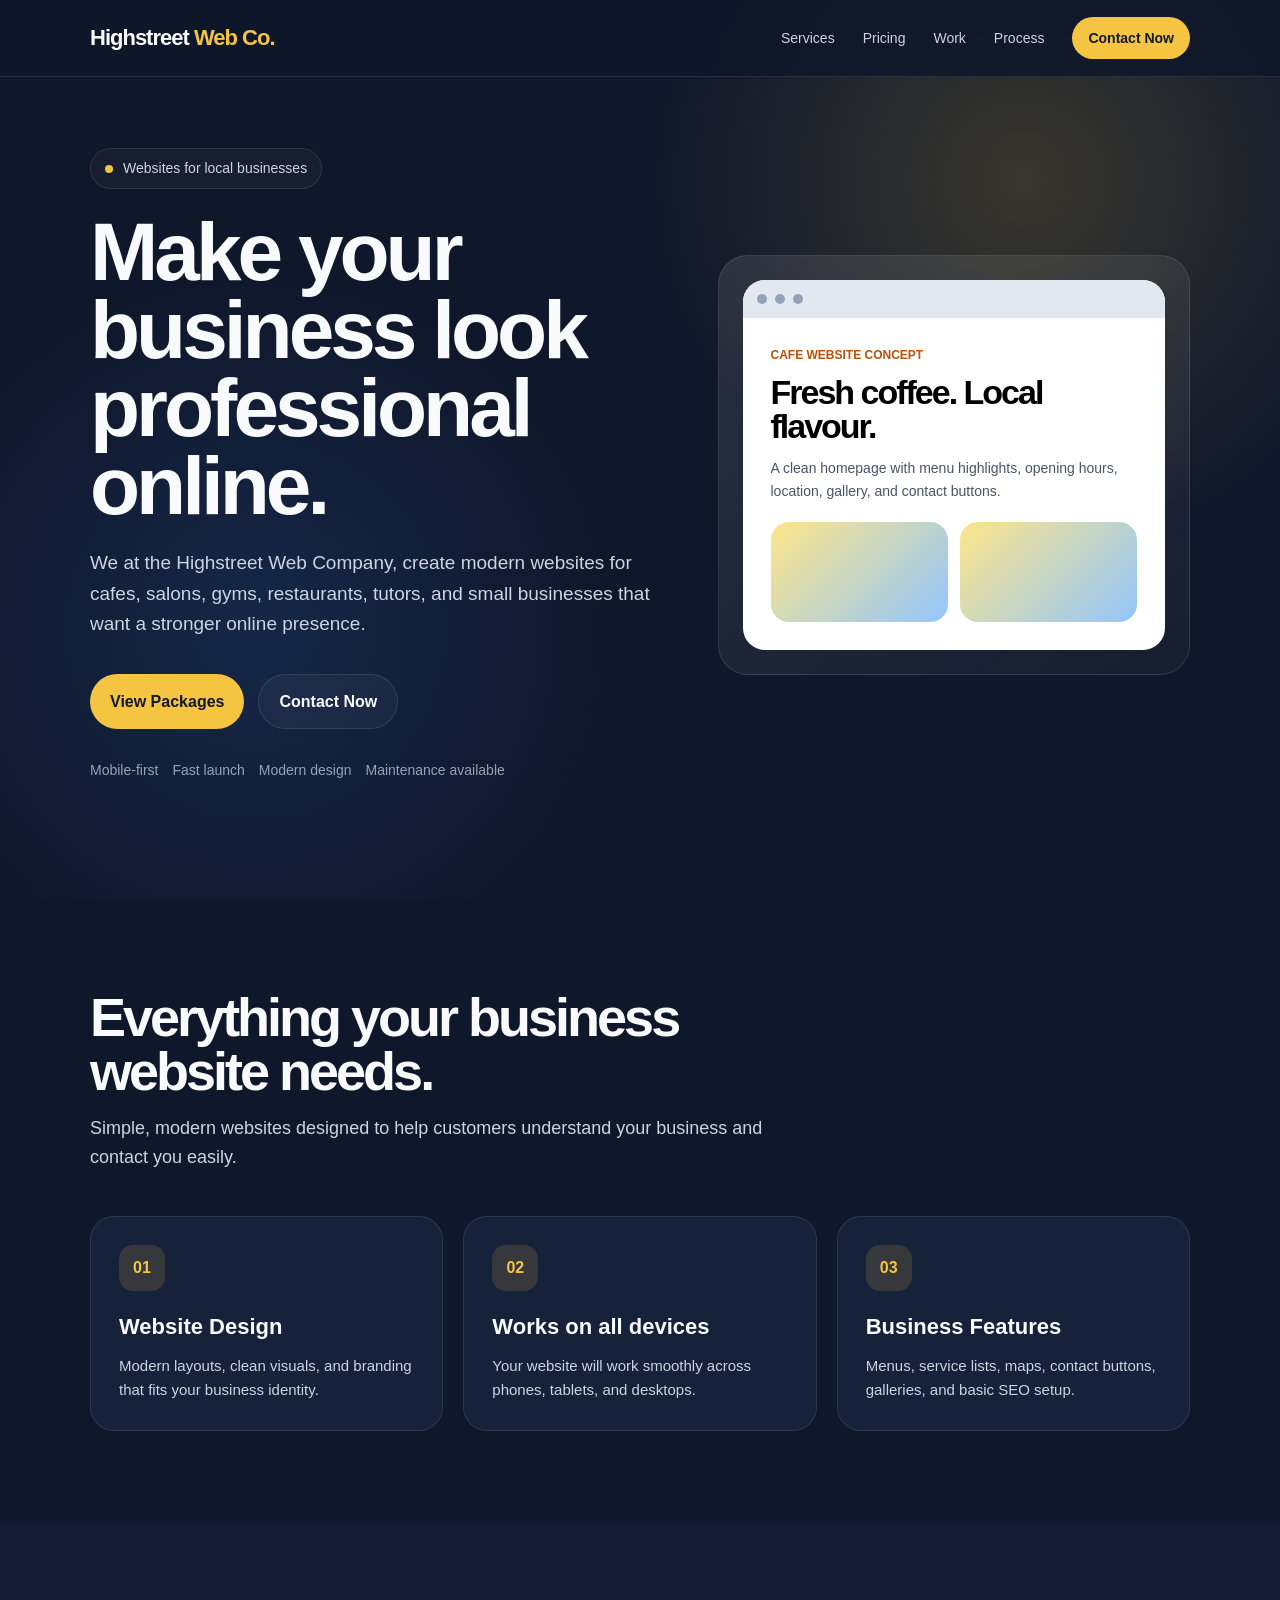
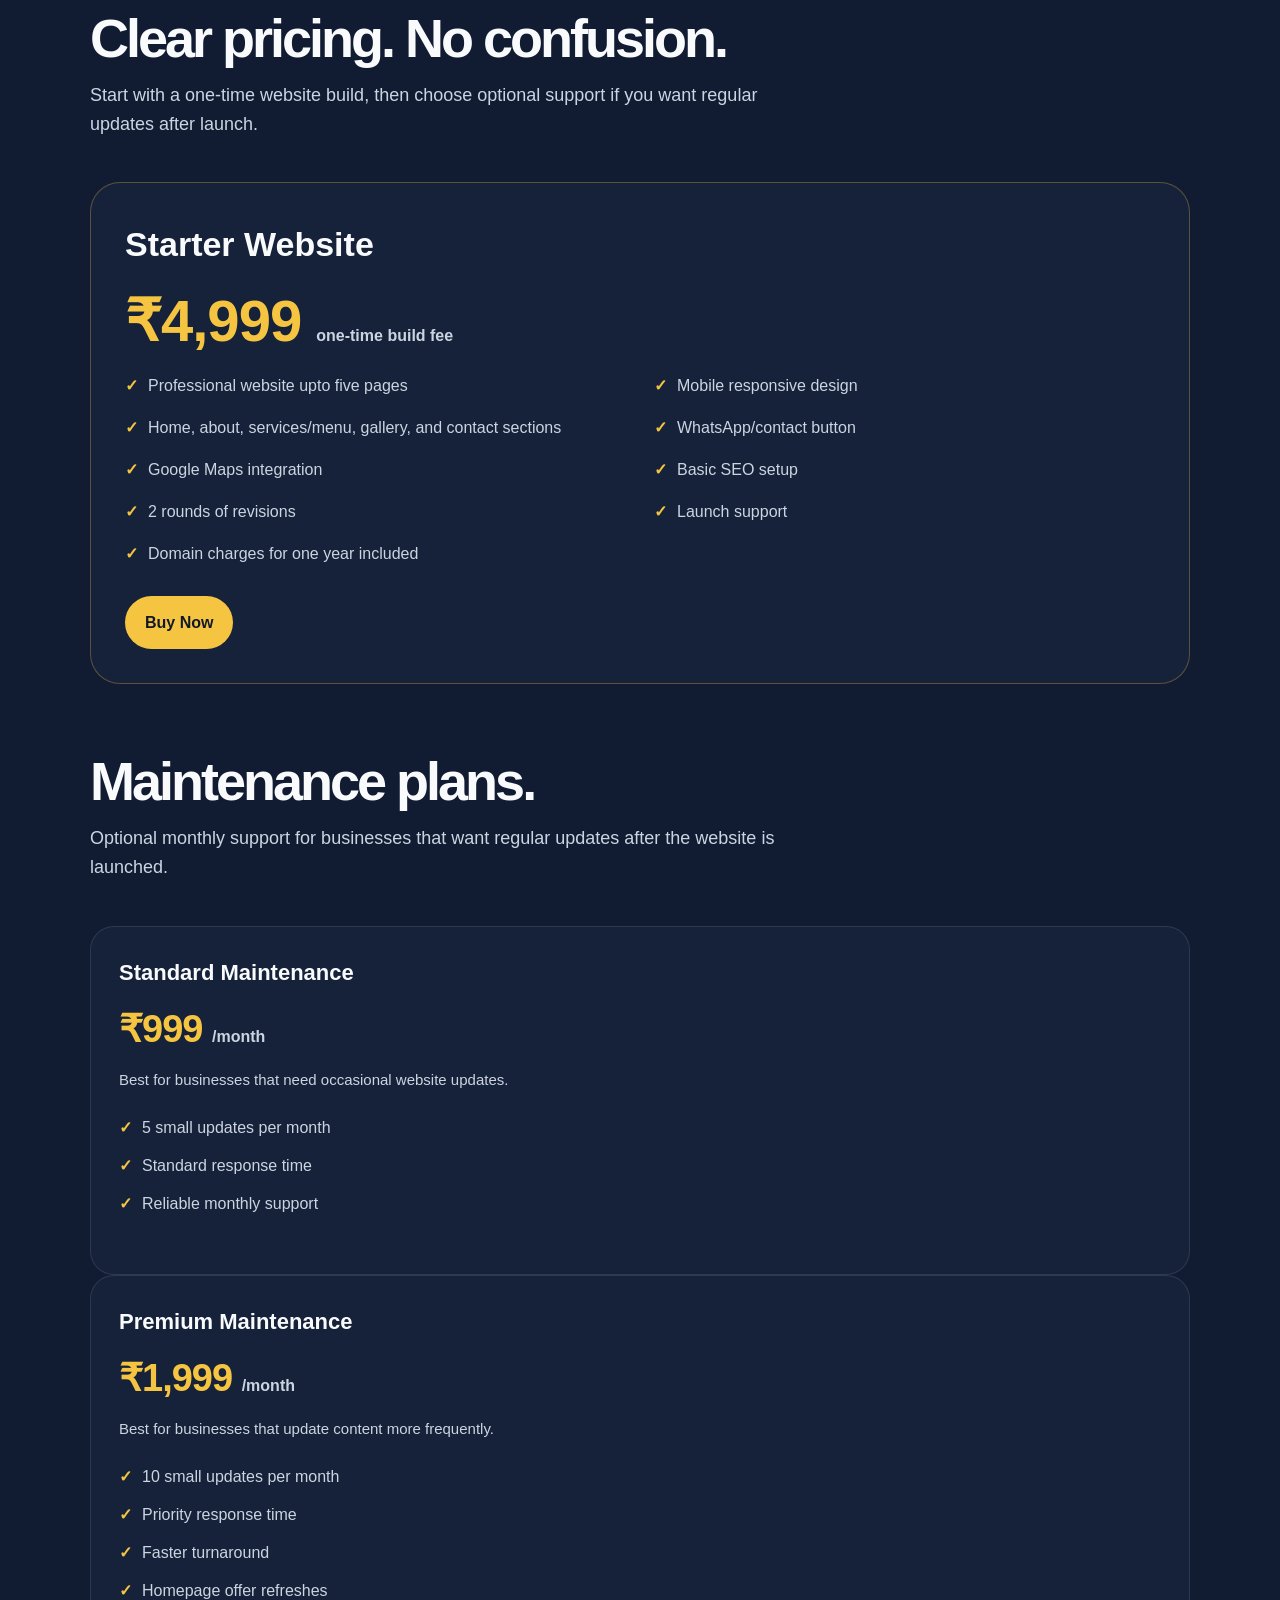
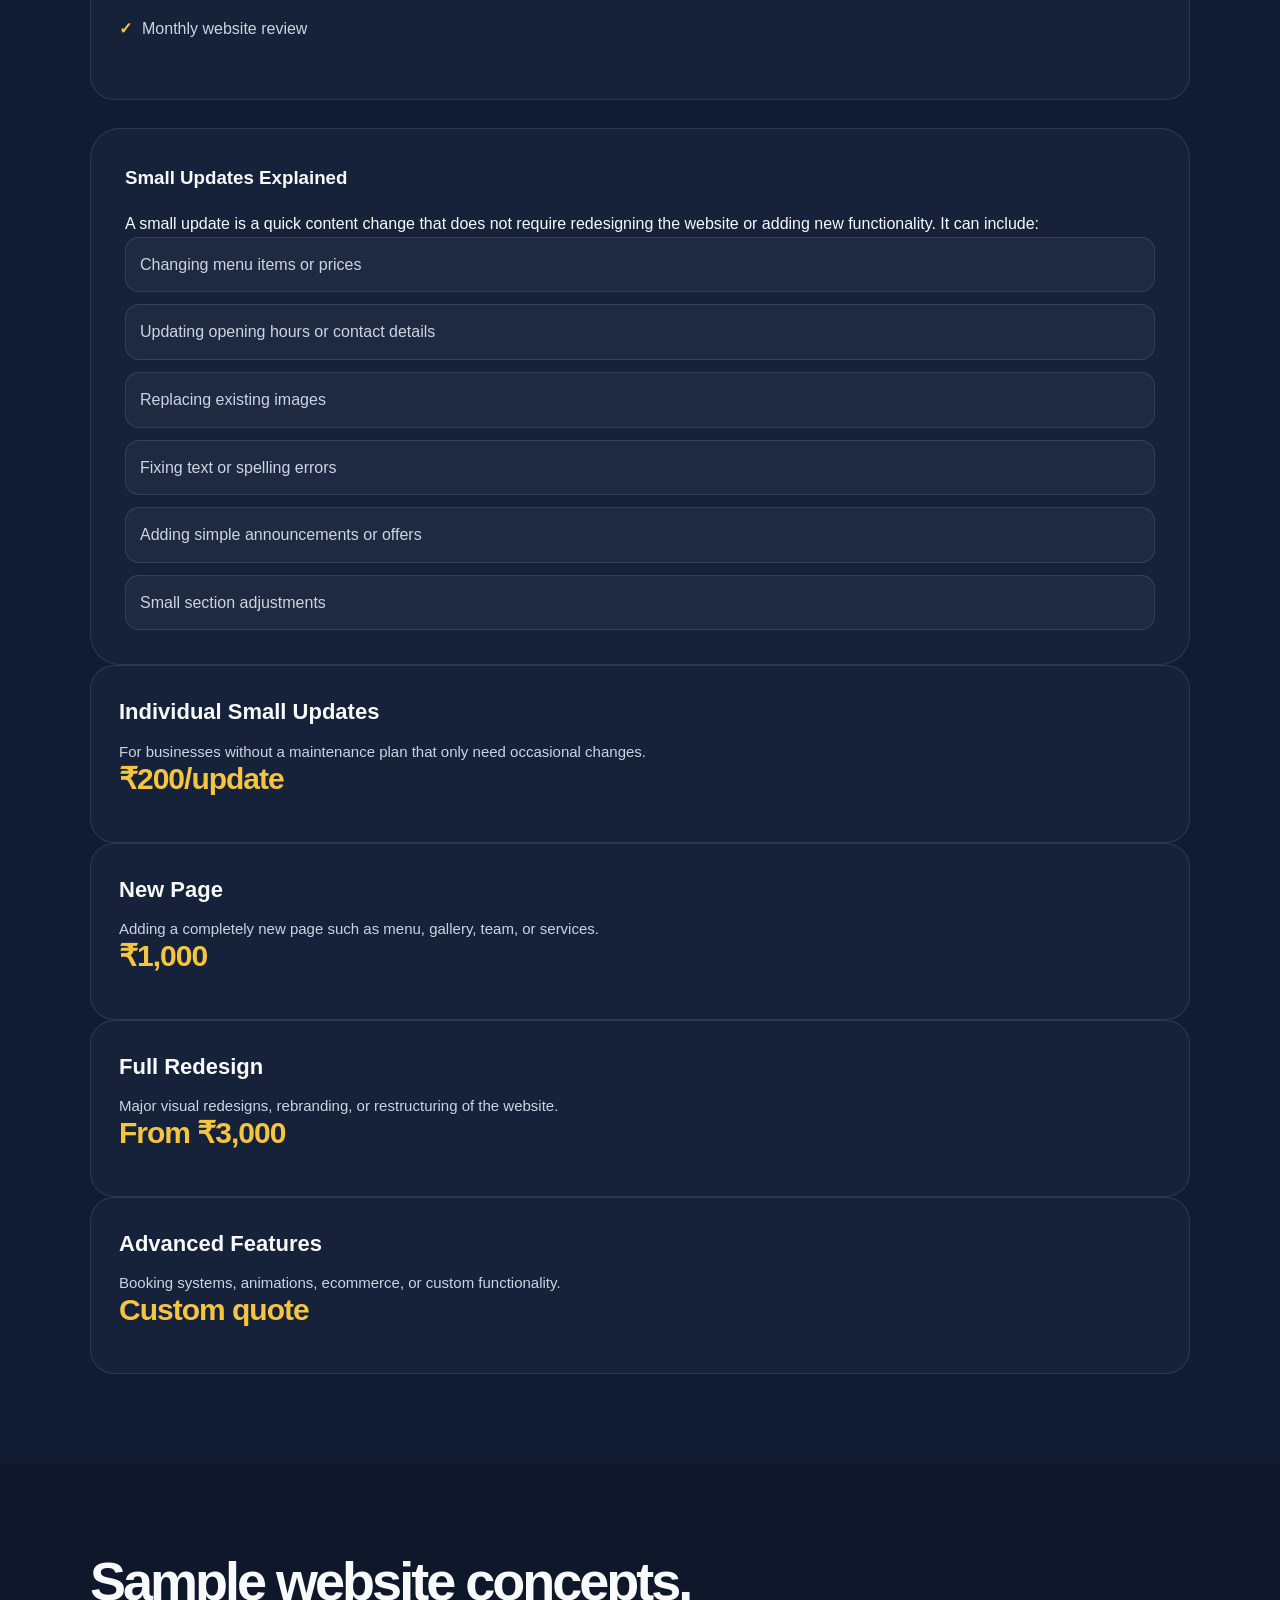
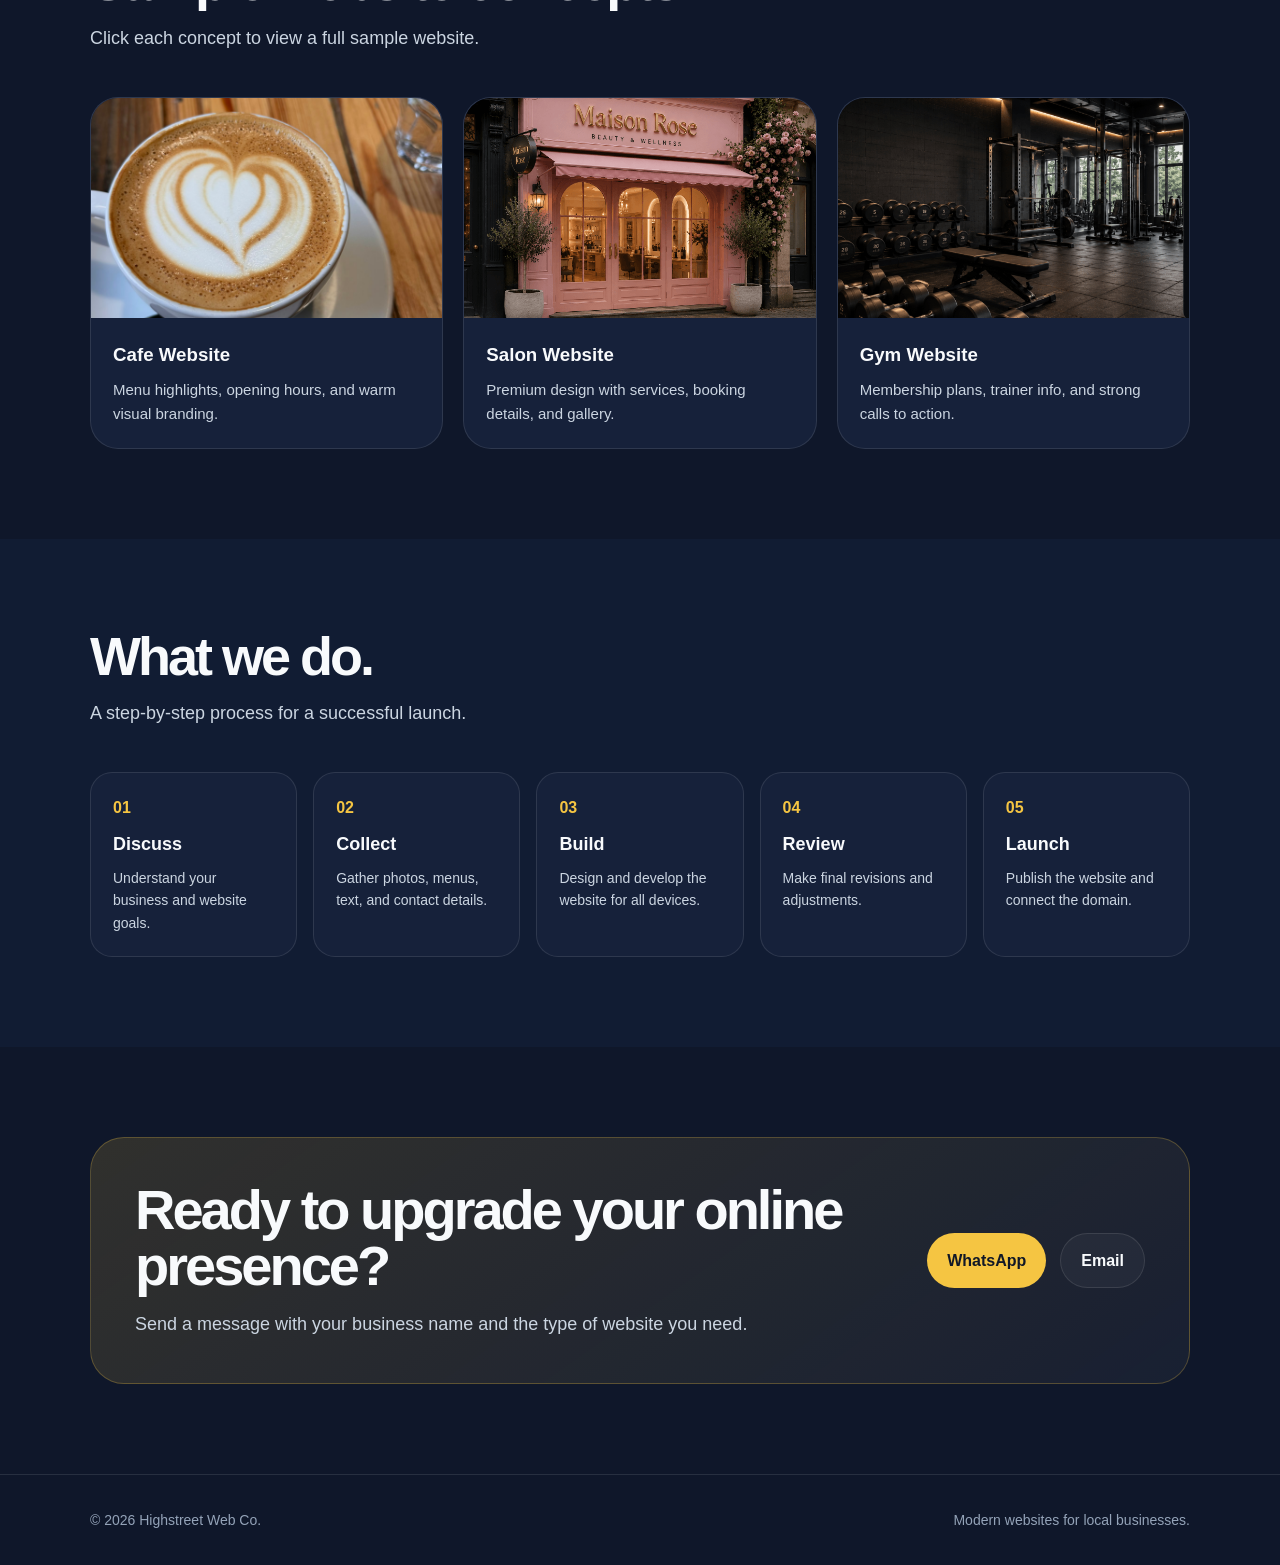
==== commit 6de1ccf1: "Update index.html" ====
--- a/index.html
+++ b/index.html
@@ -420,7 +420,7 @@
           <div style="display:flex; gap:14px; flex-wrap:wrap;">
 
             <a
-              href="https://wa.me/918754433380?text=Hi%20Highstreet%20Web%20Co.%2C%20I%20want%20to%20start%20a%20website%20project."
+              href="https://wa.me/919345817737?text=Hi%20Highstreet%20Web%20Co.%2C%20I%20want%20to%20start%20a%20website%20project."
               class="btn btn-primary"
               target="_blank"
             >
--- a/style.css
+++ b/style.css
@@ -528,20 +528,30 @@
 
 /* RESPONSIVE */
 
+html,
+body{
+  max-width:100%;
+  overflow-x:hidden;
+}
+
+img{
+  max-width:100%;
+  display:block;
+}
+
 @media(max-width:900px){
 
   .hero-grid,
   .pricing-grid,
+  .maintenance-grid,
   .contact-box{
     grid-template-columns:1fr;
   }
 
   .cards,
-  .portfolio-grid{
-    grid-template-columns:1fr 1fr;
-  }
-
-  .steps{
+  .portfolio-grid,
+  .steps,
+  .extra-services-grid{
     grid-template-columns:1fr 1fr;
   }
 
@@ -549,129 +559,382 @@
     display:none;
   }
 
-  .features{
-  grid-template-columns:1fr;
-}
-
-.starter-features{
-  grid-template-columns:1fr;
-}
-
-}
-
-@media(max-width:600px){
-
+  .features,
+  .starter-features{
+    grid-template-columns:1fr;
+  }
+}
+
+@media(max-width:700px){
+
+  section{
+    padding:64px 0;
+  }
+
+  .container{
+    width:min(100% - 32px, 1100px);
+  }
+
+  nav{
+    height:70px;
+  }
+
+  .logo{
+    font-size:18px;
+  }
+
+  .hero{
+    min-height:auto;
+    padding-top:120px;
+    padding-bottom:70px;
+    align-items:flex-start;
+  }
+
+  .hero-grid{
+    display:block;
+  }
+
+  .mock-card{
+    display:none !important;
+  }
+
+  .badge{
+    font-size:12px;
+    padding:7px 12px;
+    margin-bottom:18px;
+  }
+
+  h1{
+    font-size:38px;
+    line-height:1;
+    letter-spacing:-1.5px;
+    margin-bottom:18px;
+  }
+
+  .hero p{
+    font-size:16px;
+    line-height:1.55;
+    margin-bottom:26px;
+  }
+
+  .hero-buttons{
+    flex-direction:column;
+    gap:12px;
+    margin-bottom:24px;
+  }
+
+  .btn{
+    width:100%;
+    padding:13px 18px;
+  }
+
+  .hero-tags{
+    gap:10px;
+    font-size:12px;
+  }
+
+  .cards,
+  .portfolio-grid,
+  .steps,
+  .extra-services-grid,
+  .maintenance-grid,
+  .pricing-grid,
+  .contact-box{
+    grid-template-columns:1fr !important;
+  }
+
+  .section-head{
+    margin-bottom:30px;
+  }
+
+  .section-head h2,
+  .contact-box h2{
+    font-size:34px;
+    line-height:1;
+    letter-spacing:-1.5px;
+  }
+
+  .section-head p,
+  .contact-box p{
+    font-size:16px;
+  }
+
+  .price-card,
+  .side-card,
+  .card,
+  .contact-box{
+    padding:24px;
+    border-radius:22px;
+  }
+
+  .price{
+    font-size:38px;
+    letter-spacing:-1px;
+  }
+
+  .starter-features{
+    grid-template-columns:1fr;
+  }
+
+  .portfolio-image{
+    height:190px;
+  }
+
+  .footer-inner{
+    flex-direction:column;
+  }
+}
+
+@media(max-width:420px){
+
+  h1{
+    font-size:34px;
+  }
+
+  .section-head h2,
+  .contact-box h2{
+    font-size:30px;
+  }
+
+  .price{
+    font-size:34px;
+  }
+
+  .container{
+    width:min(100% - 24px, 1100px);
+  }
+}
+
+/* =========================
+   MOBILE RESPONSIVE FIXES
+========================= */
+
+@media (max-width: 850px) {
+
+  /* NAVBAR */
+  nav {
+    flex-direction: column;
+    gap: 18px;
+    padding: 18px 0;
+  }
+
+  .nav-links {
+    display: flex;
+    flex-wrap: wrap;
+    justify-content: center;
+    gap: 14px;
+  }
+
+  .nav-links a {
+    font-size: 14px;
+  }
+
+  /* HERO SECTION */
+  .hero {
+    min-height: auto;
+    padding-top: 60px;
+  }
+
+  .hero-grid {
+    grid-template-columns: 1fr;
+    gap: 40px;
+  }
+
+  /* REMOVE MOCK CARD ON MOBILE */
+  .mock-card,
+  .hero-visual,
+  .hero-image {
+    display: none;
+  }
+
+  .hero h1 {
+    font-size: 52px;
+    line-height: 0.95;
+  }
+
+  .hero p {
+    font-size: 18px;
+    line-height: 1.7;
+  }
+
+  .hero-buttons {
+    flex-direction: column;
+    gap: 14px;
+  }
+
+  .hero-buttons a {
+    width: 100%;
+    text-align: center;
+  }
+
+  /* GENERAL CONTAINERS */
+  .container,
+  .container-split {
+    width: 92%;
+    max-width: 100%;
+    grid-template-columns: 1fr;
+    gap: 40px;
+  }
+
+  section {
+    padding: 70px 0;
+  }
+
+  /* CAFE IMAGE FIXES */
+  .photo-grid {
+    grid-template-columns: 1fr;
+    gap: 20px;
+  }
+
+  .photo-grid img {
+    width: 100%;
+    height: auto;
+    object-fit: cover;
+  }
+
+  /* SALON IMAGE FIX */
+  img {
+    max-width: 100%;
+    height: auto;
+  }
+
+  /* PRICING / CARDS */
+  .pricing-grid,
+  .plans-grid,
+  .services-grid,
+  .cards-grid {
+    grid-template-columns: 1fr;
+    gap: 28px;
+  }
+
+  .price-card,
+  .service-card,
+  .plan-card,
+  .card {
+    margin-bottom: 26px;
+    padding: 32px 24px;
+  }
+
+  /* FIX CARD OVERFLOW */
+  .price-card h2,
+  .price-card h3,
+  .card h2,
+  .card h3 {
+    word-break: break-word;
+  }
+
+  /* BUTTONS */
+  .btn,
+  button {
+    width: 100%;
+    text-align: center;
+  }
+
+  /* TEXT OVERFLOW */
+  h1,
+  h2,
+  h3,
+  p,
+  span {
+    overflow-wrap: break-word;
+  }
+
+  body {
+    overflow-x: hidden;
+  }
+}
+
+/* FINAL MOBILE NAV + CARD SPACING FIXES */
+
+.mobile-menu{
+  display:none;
+}
+
+@media(max-width:700px){
+
+  header{
+    position:fixed;
+  }
+
+  nav{
+    height:72px;
+    flex-direction:row;
+    justify-content:space-between;
+    align-items:center;
+    padding:0;
+  }
+
+  .logo{
+    font-size:18px;
+  }
+
+  .nav-links{
+    display:none !important;
+  }
+
+  .mobile-menu{
+    display:block;
+    position:relative;
+  }
+
+  .mobile-menu summary{
+    list-style:none;
+    cursor:pointer;
+    background:var(--accent);
+    color:#111827;
+    padding:10px 16px;
+    border-radius:999px;
+    font-weight:800;
+    font-size:14px;
+  }
+
+  .mobile-menu summary::-webkit-details-marker{
+    display:none;
+  }
+
+  .mobile-menu-links{
+    position:absolute;
+    right:0;
+    top:52px;
+    width:190px;
+    background:var(--card);
+    border:1px solid var(--border);
+    border-radius:18px;
+    padding:12px;
+    display:grid;
+    gap:8px;
+    box-shadow:0 20px 40px rgba(0,0,0,0.35);
+  }
+
+  .mobile-menu-links a{
+    padding:10px 12px;
+    border-radius:12px;
+    color:var(--muted);
+    font-weight:700;
+  }
+
+  .mobile-menu-links a:hover{
+    background:rgba(255,255,255,0.06);
+    color:white;
+  }
+
+  .hero{
+    padding-top:120px;
+  }
+
+  .card,
+  .price-card,
+  .side-card,
+  .extra-card{
+    margin-bottom:28px;
+  }
+
+  .maintenance-grid,
+  .extra-services-grid,
+  .pricing-grid,
   .cards,
   .portfolio-grid,
   .steps{
-    grid-template-columns:1fr;
-  }
-
-  .hero-buttons{
-    flex-direction:column;
-  }
-
-  .btn{
-    width:100%;
-  }
-
-  section{
-    padding:70px 0;
-  }
-}
-
-.side-card p{
-  margin-bottom:30px;
-  line-height:1.7;
-}
-
-.pricing-grid{
-  display:grid;
-  grid-template-columns:1fr 1fr;
-  gap:28px;
-  align-items:stretch;
-}
-
-.side-card{
-  width:100%;
-}
-
-.maintenance-grid{
-  display:grid;
-  grid-template-columns:repeat(2, minmax(0, 1fr));
-  gap:28px;
-  width:100%;
-  margin:0 auto 28px;
-  align-items:stretch;
-}
-
-.featured-maintenance{
-  border:1px solid rgba(245,197,66,0.45);
-}
-
-.extra-services-grid{
-  display:grid;
-  grid-template-columns:repeat(4, minmax(0, 1fr));
-  gap:20px;
-  margin-top:28px;
-}
-
-.extra-card{
-  display:grid;
-  grid-template-rows:auto auto 1fr auto;
-}
-
-.extra-card .price{
-  align-self:end;
-  margin-top:32px;
-  letter-spacing:0;
-  line-height:1.1;
-}
-
-@media(max-width:900px){
-  .maintenance-grid,
-  .extra-services-grid{
-    grid-template-columns:1fr;
-  }
-}
-
-@media(max-width:1100px){
-  .extra-services-grid{
-    grid-template-columns:repeat(2,1fr);
-  }
-}
-
-@media(max-width:650px){
-  .extra-services-grid{
-    grid-template-columns:1fr;
-  }
-}
-
-@media(max-width:850px){
-  .maintenance-grid{
-    grid-template-columns:1fr;
-  }
-}
-
-
-
-body{
-  overflow-x:hidden;
-}
-
-@media(max-width:600px){
-
-  .mock-card{
-    display:none;
-  }
-
-  .hero{
-    min-height:auto;
-    padding-top:130px;
-  }
-
-  .hero-grid{
-    grid-template-columns:1fr;
-  }
-
-}+    gap:28px !important;
+  }
+}
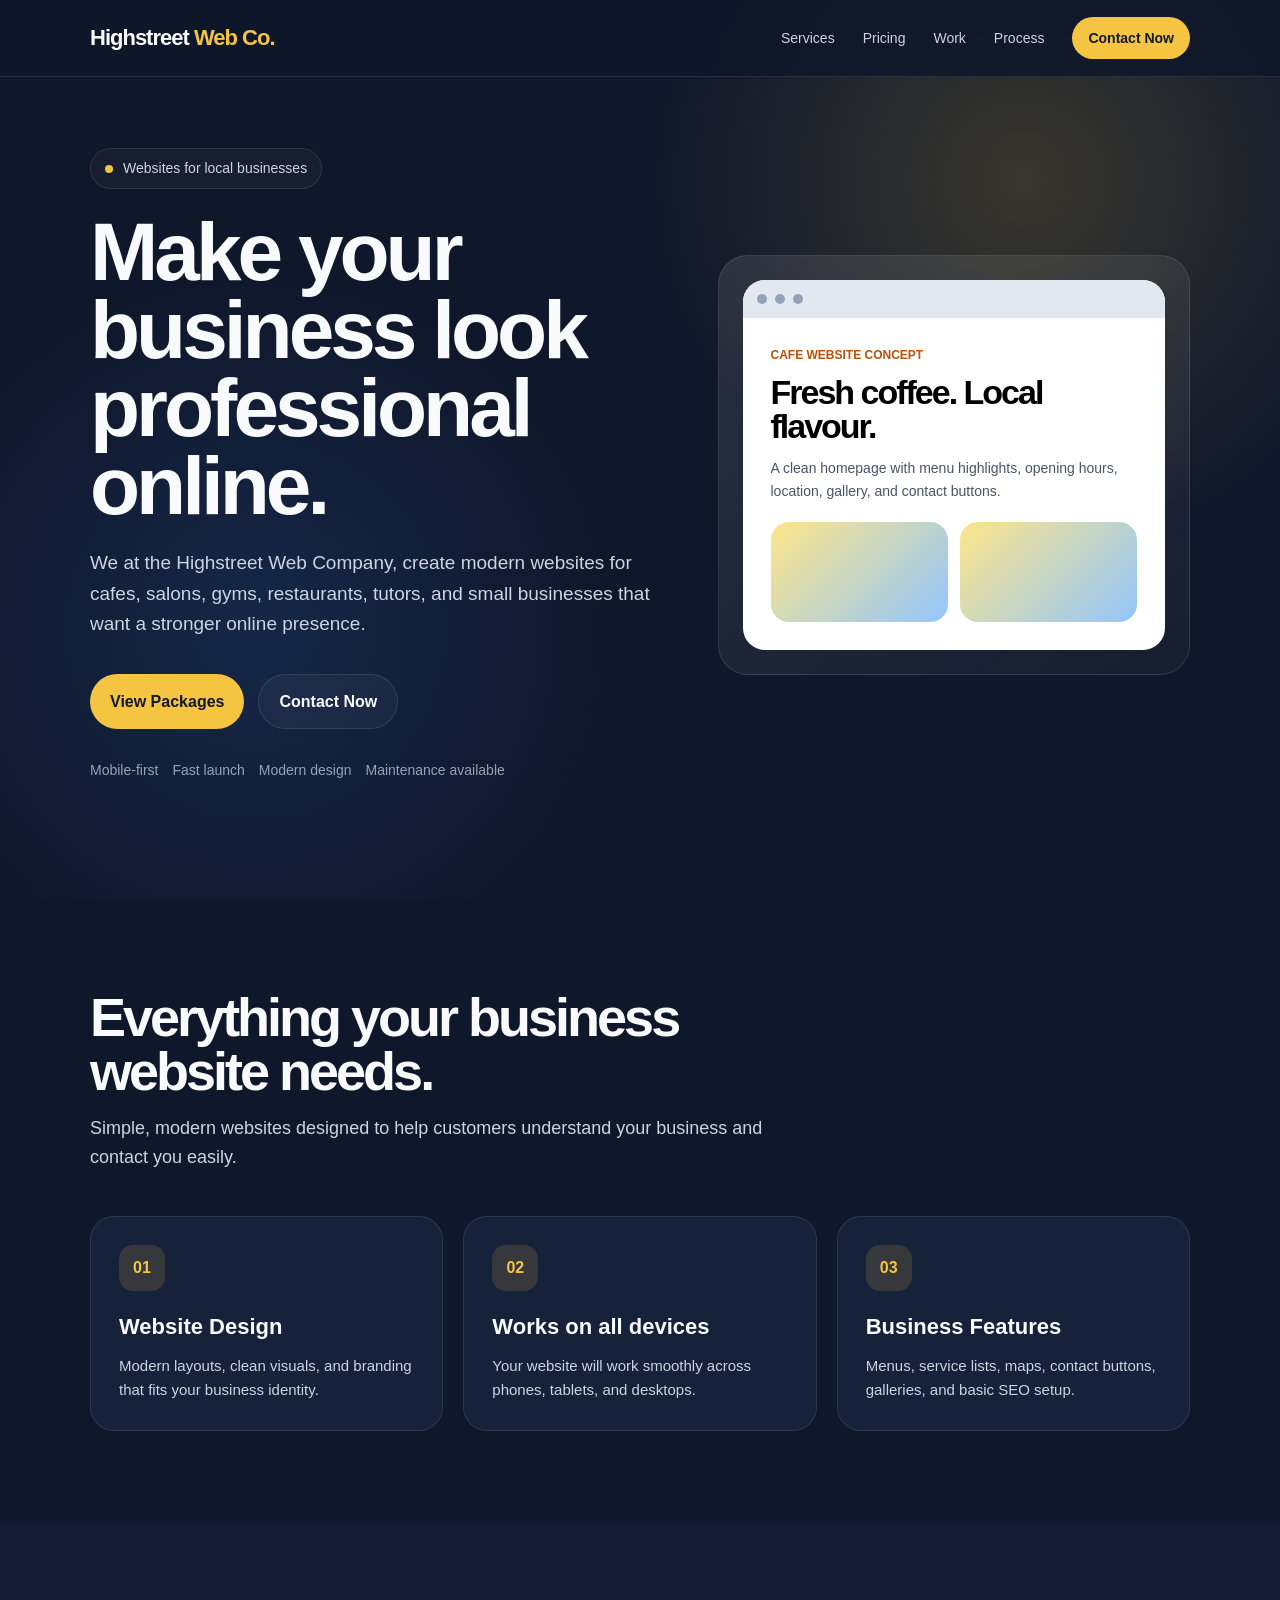
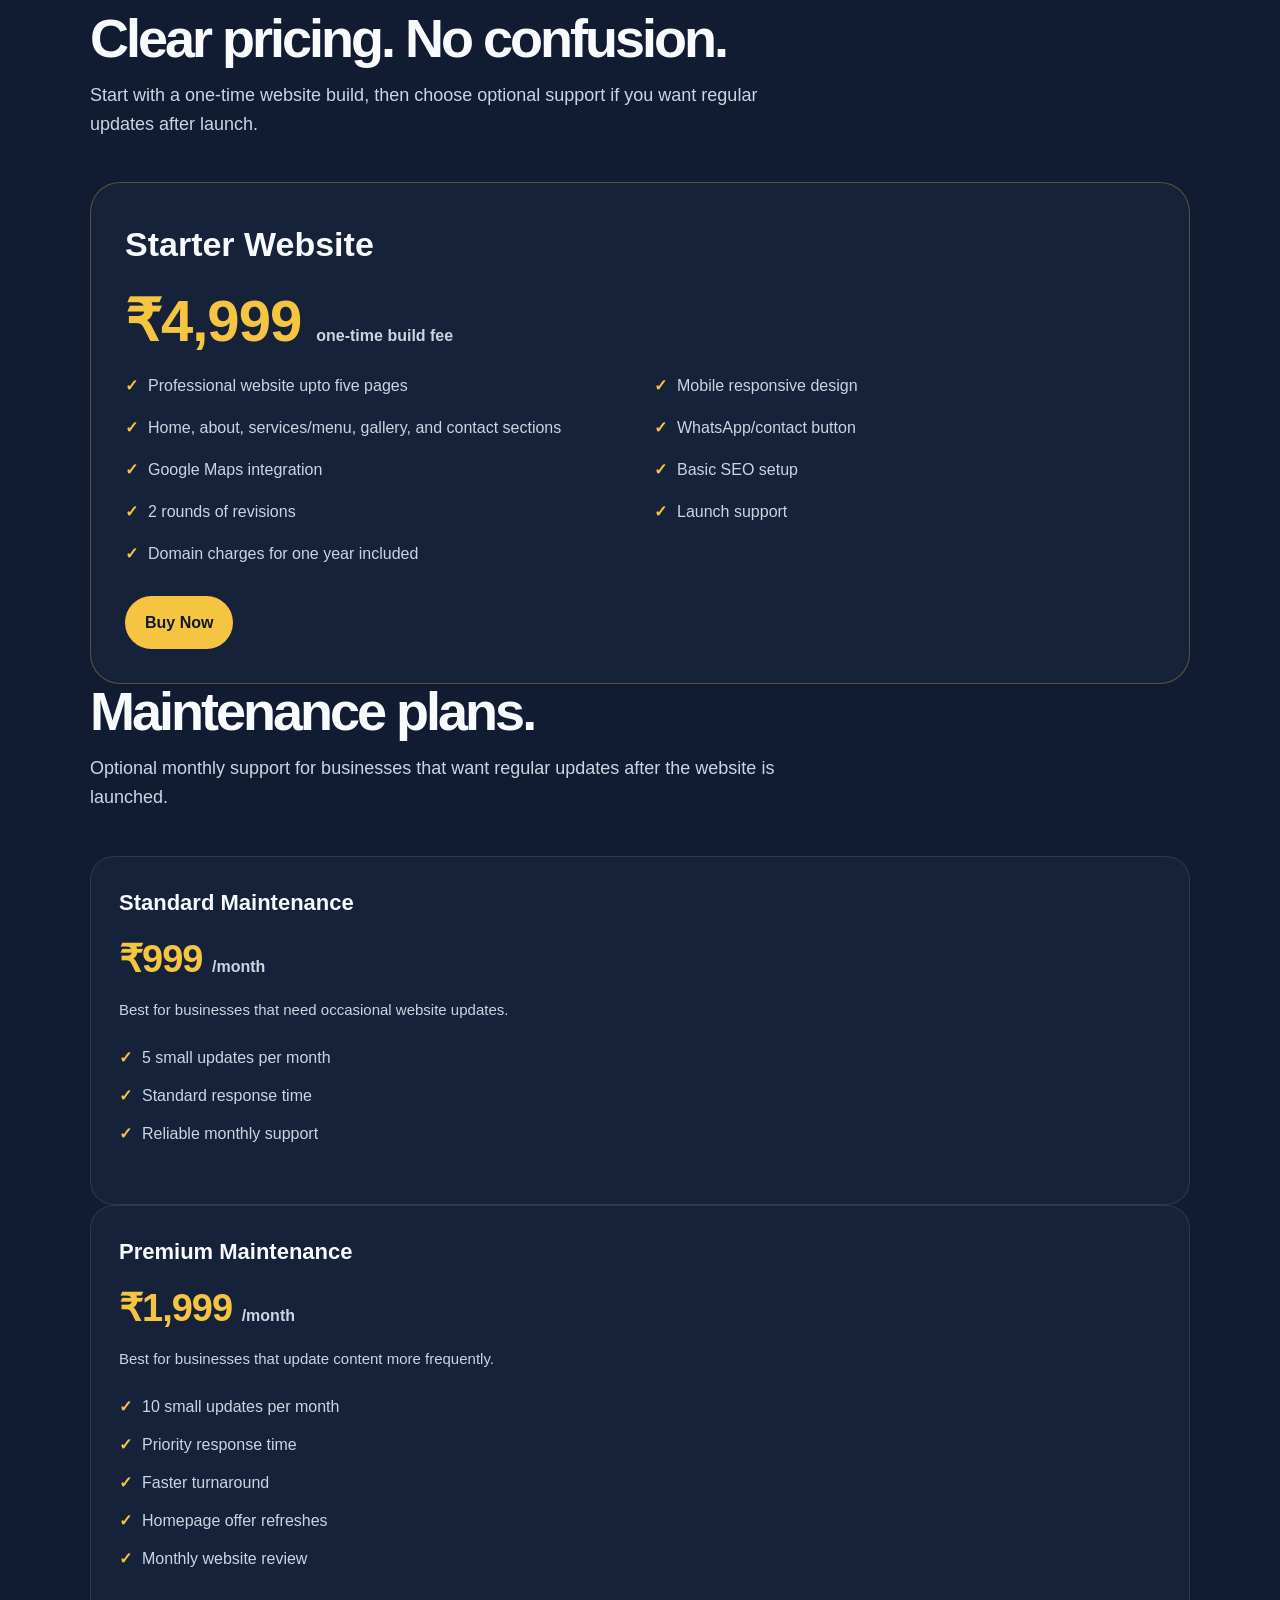
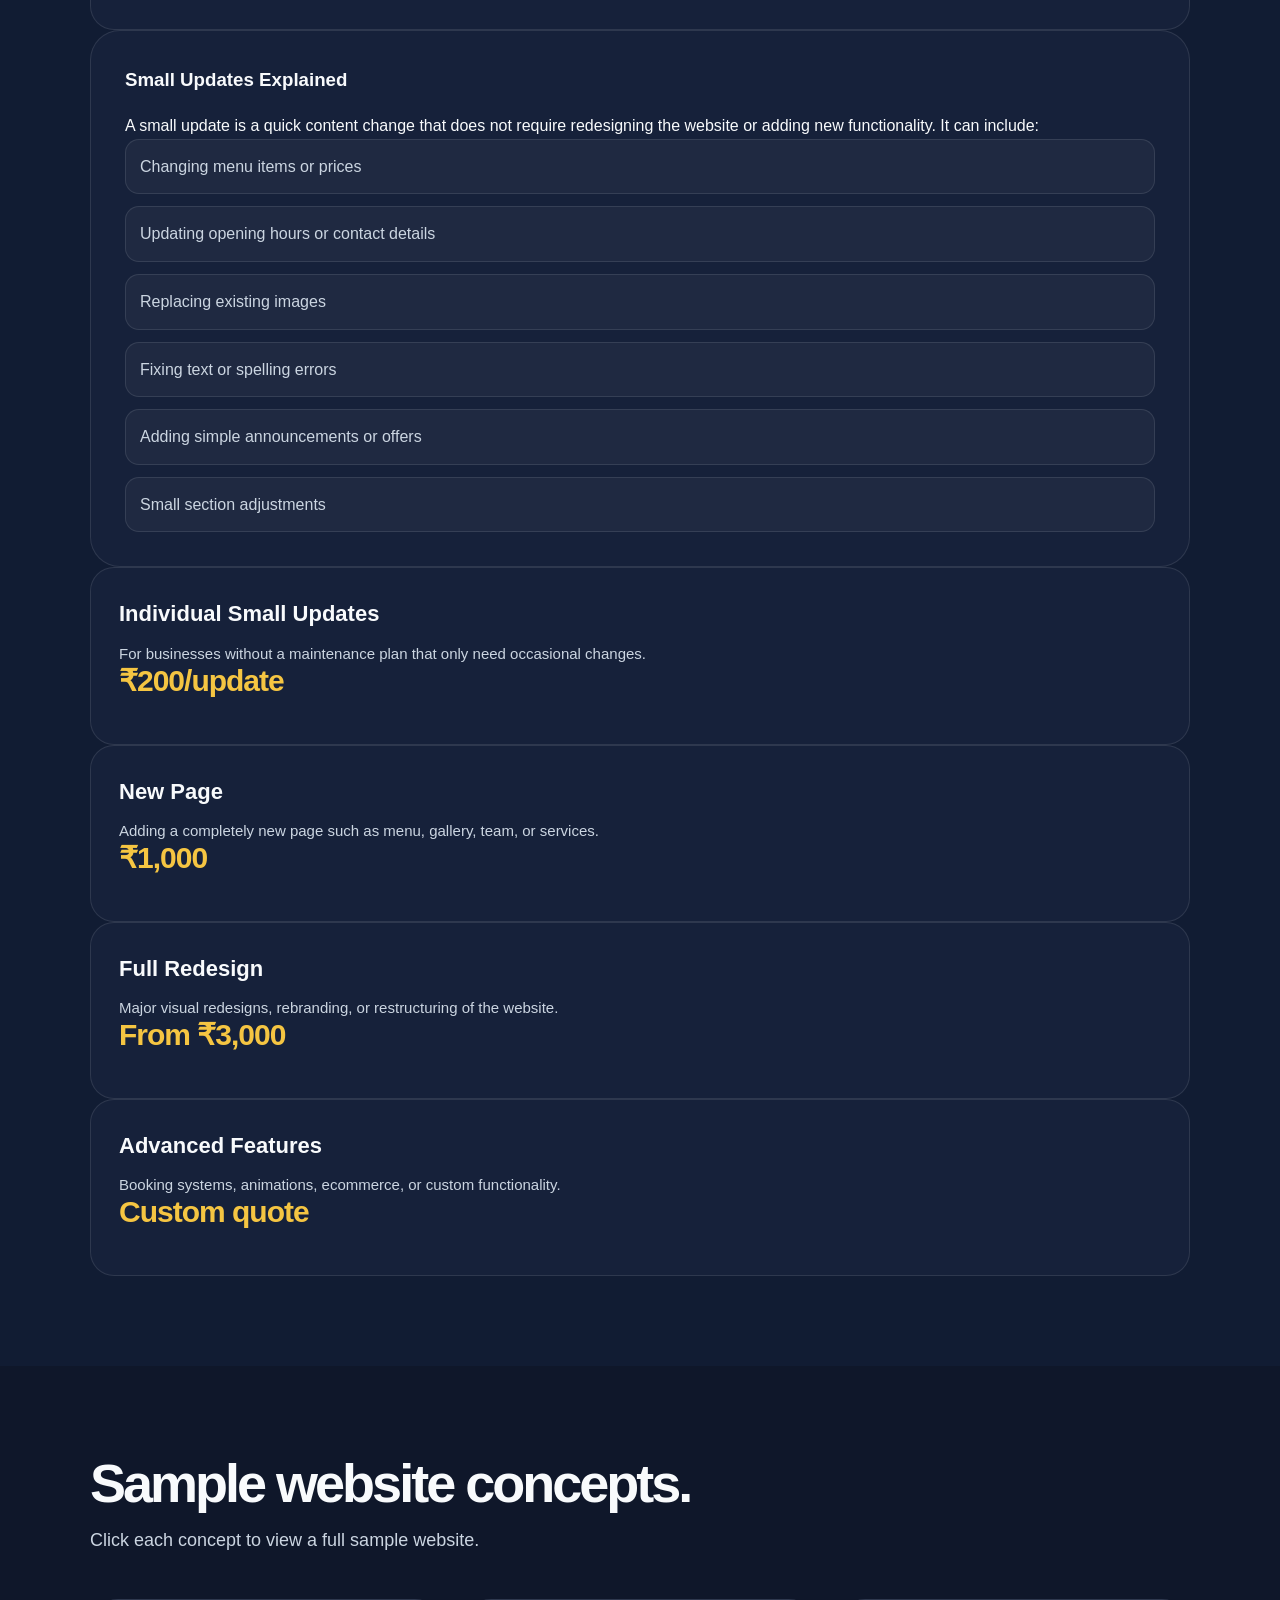
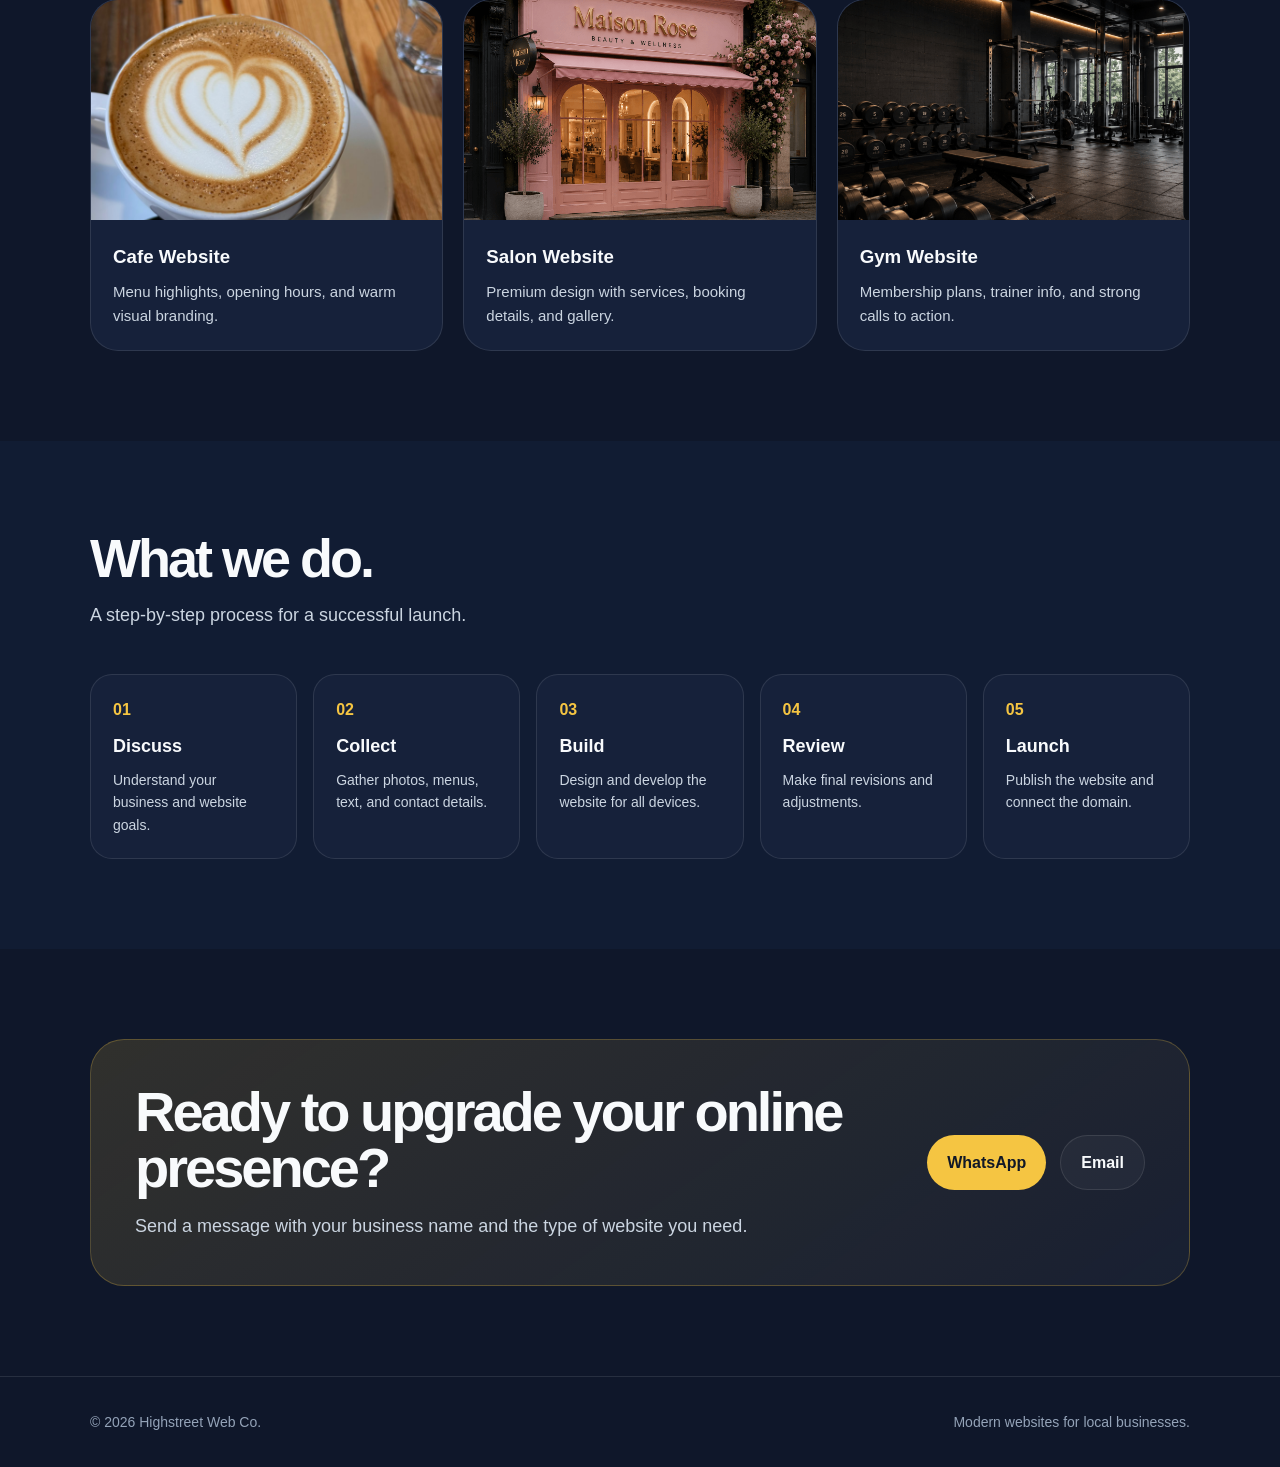
==== commit 3c29cedc: "Update index.html" ====
--- a/index.html
+++ b/index.html
@@ -182,7 +182,7 @@
           </p>
         </div>
 
-        <div class="price-card" style="margin-bottom:70px;">
+        <div class="price-card starter-card">
           <h3 style="font-size:34px;">Starter Website</h3>
 
           <div class="price">
@@ -204,7 +204,7 @@
           <a href="#contact" class="btn btn-primary">Buy Now</a>
         </div>
 
-        <div class="section-head">
+        <div class="section-head maintenance-heading">
           <h2>Maintenance plans.</h2>
 
           <p>
@@ -251,7 +251,7 @@
 
         </div>
 
-        <div class="side-card" style="margin-top:28px;">
+        <div class="side-card small-update-card">
           <h3 style="margin-bottom:18px;">Small Updates Explained</h3>
 
           <p>
@@ -350,13 +350,13 @@
             <div class="portfolio-content">
               <h3>Gym Website</h3>
               <p>Membership plans, trainer info, and strong calls to action.</p>
-            </div>
-          </a>
-
-        </div>
-
-      </div>
-    </section>
+            </div> 
+          </a> 
+
+        </div> 
+
+      </div> 
+    </section> 
 
     <section id="process" class="process">
       <div class="container">
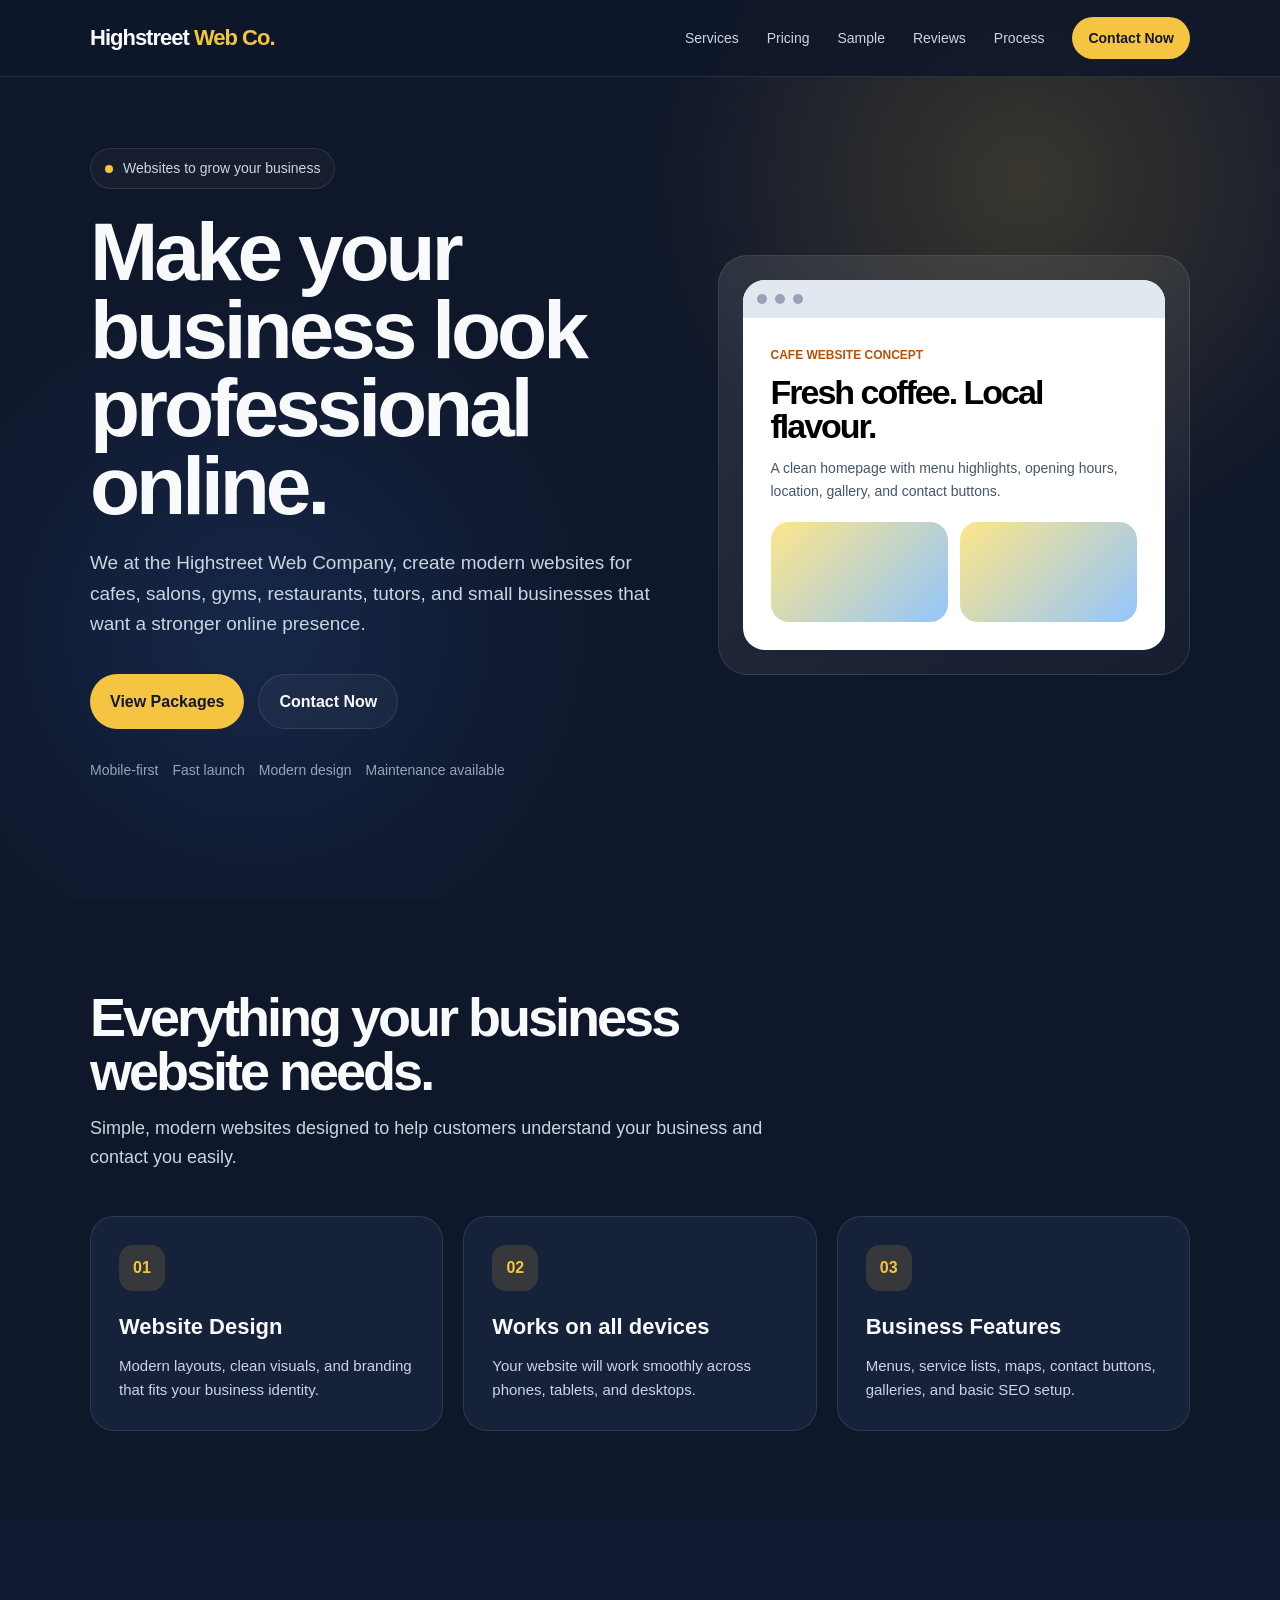
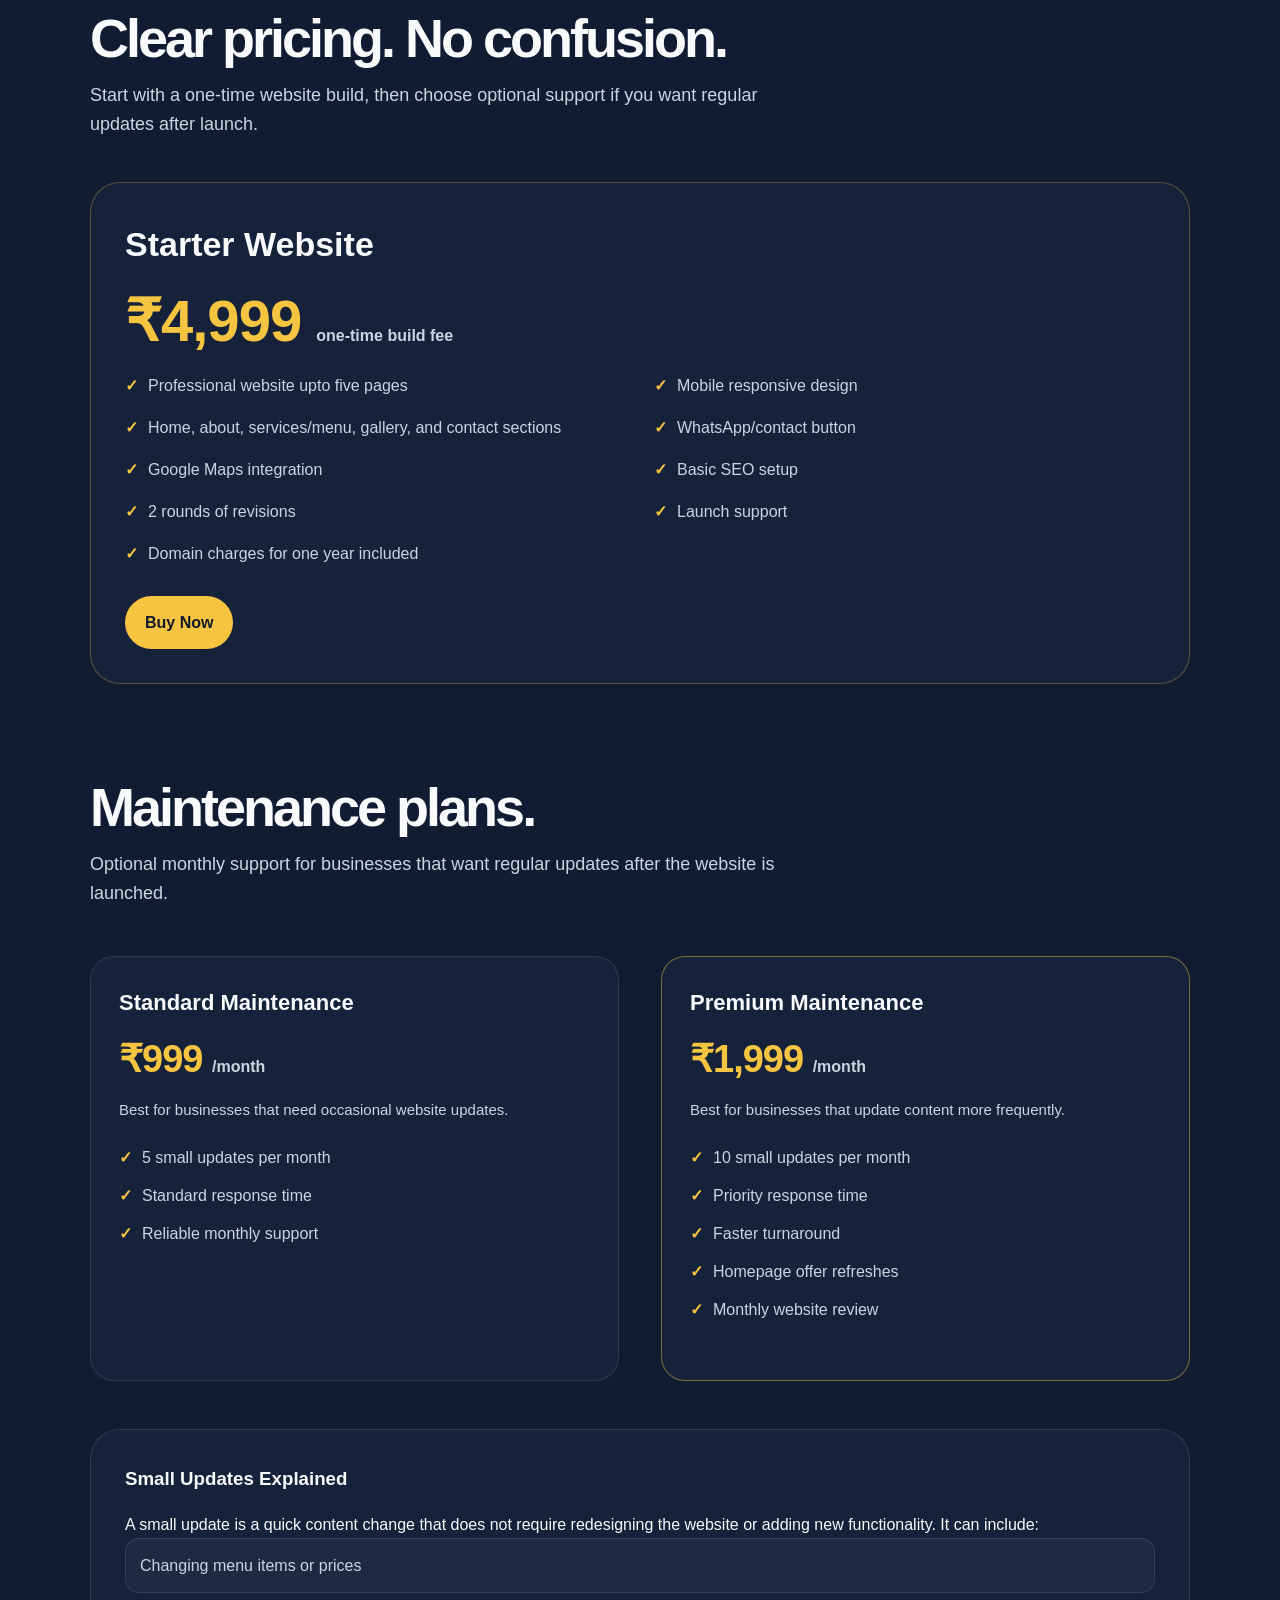
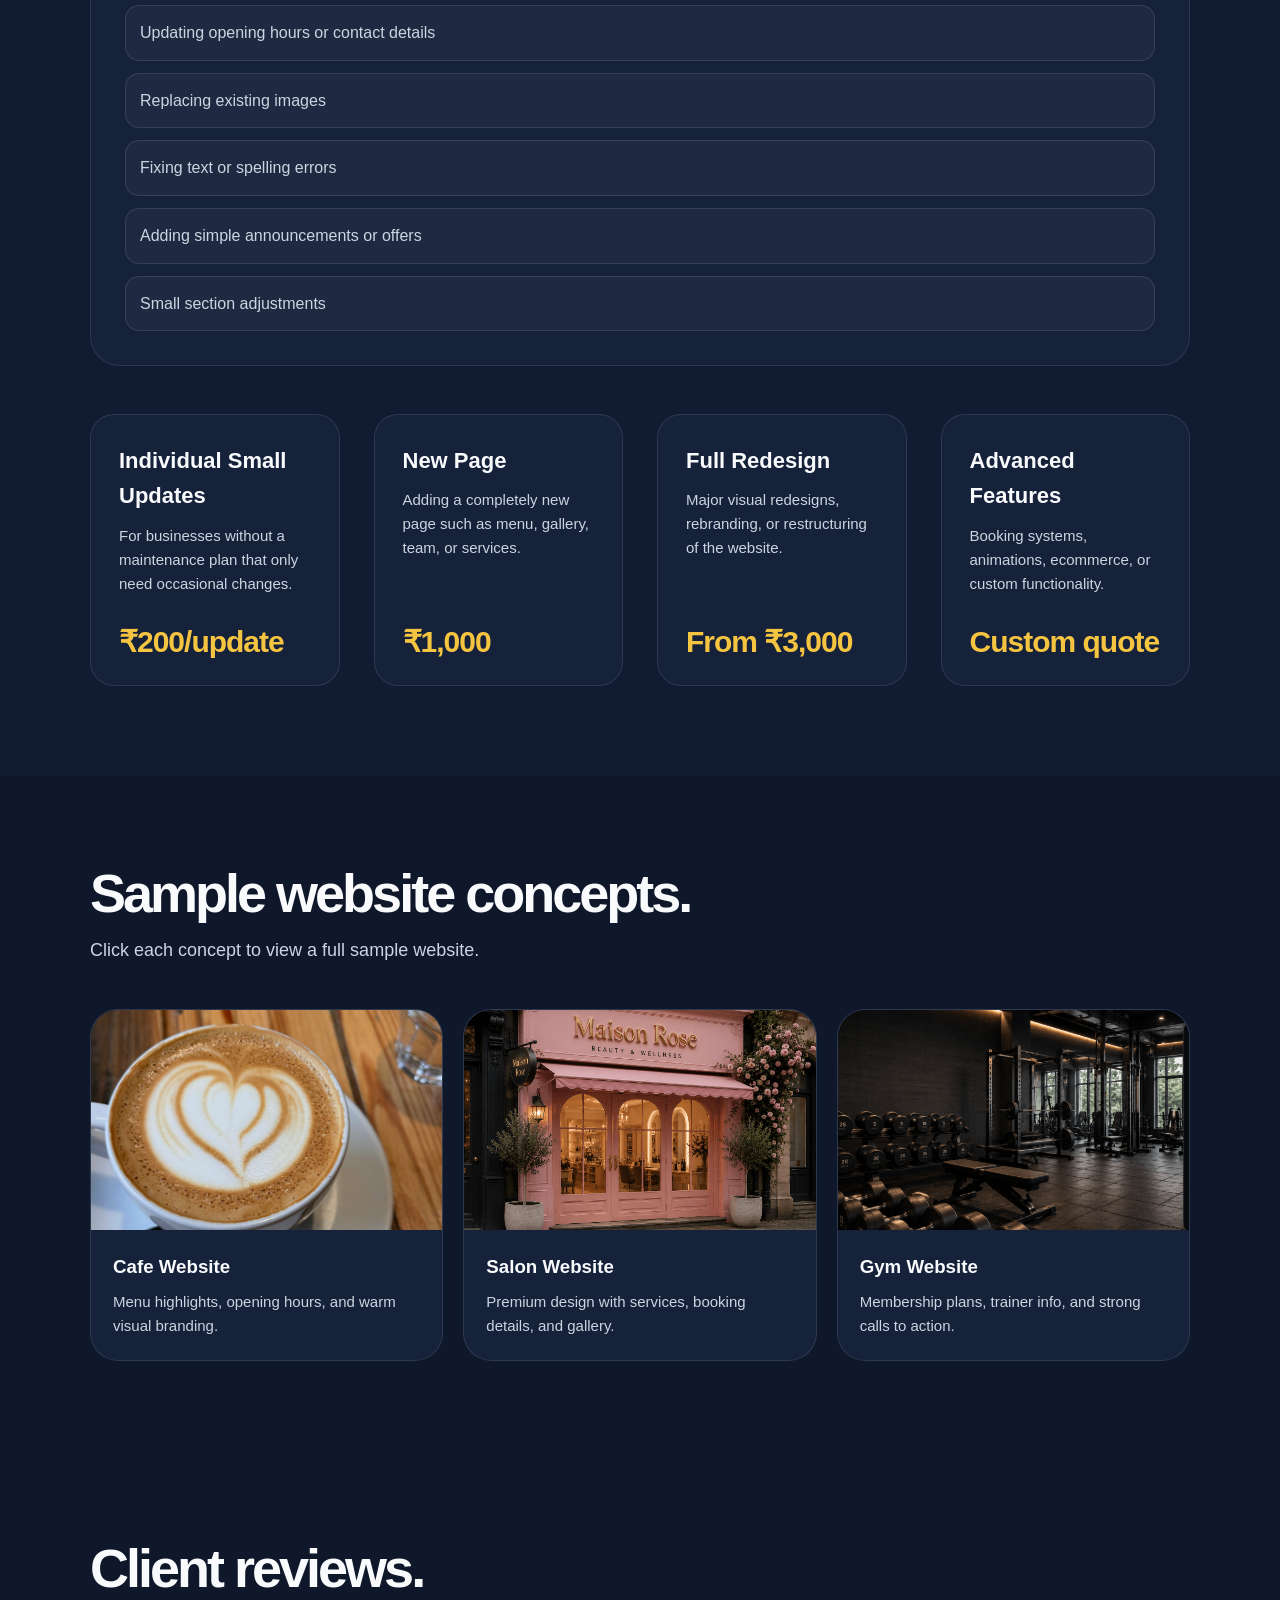
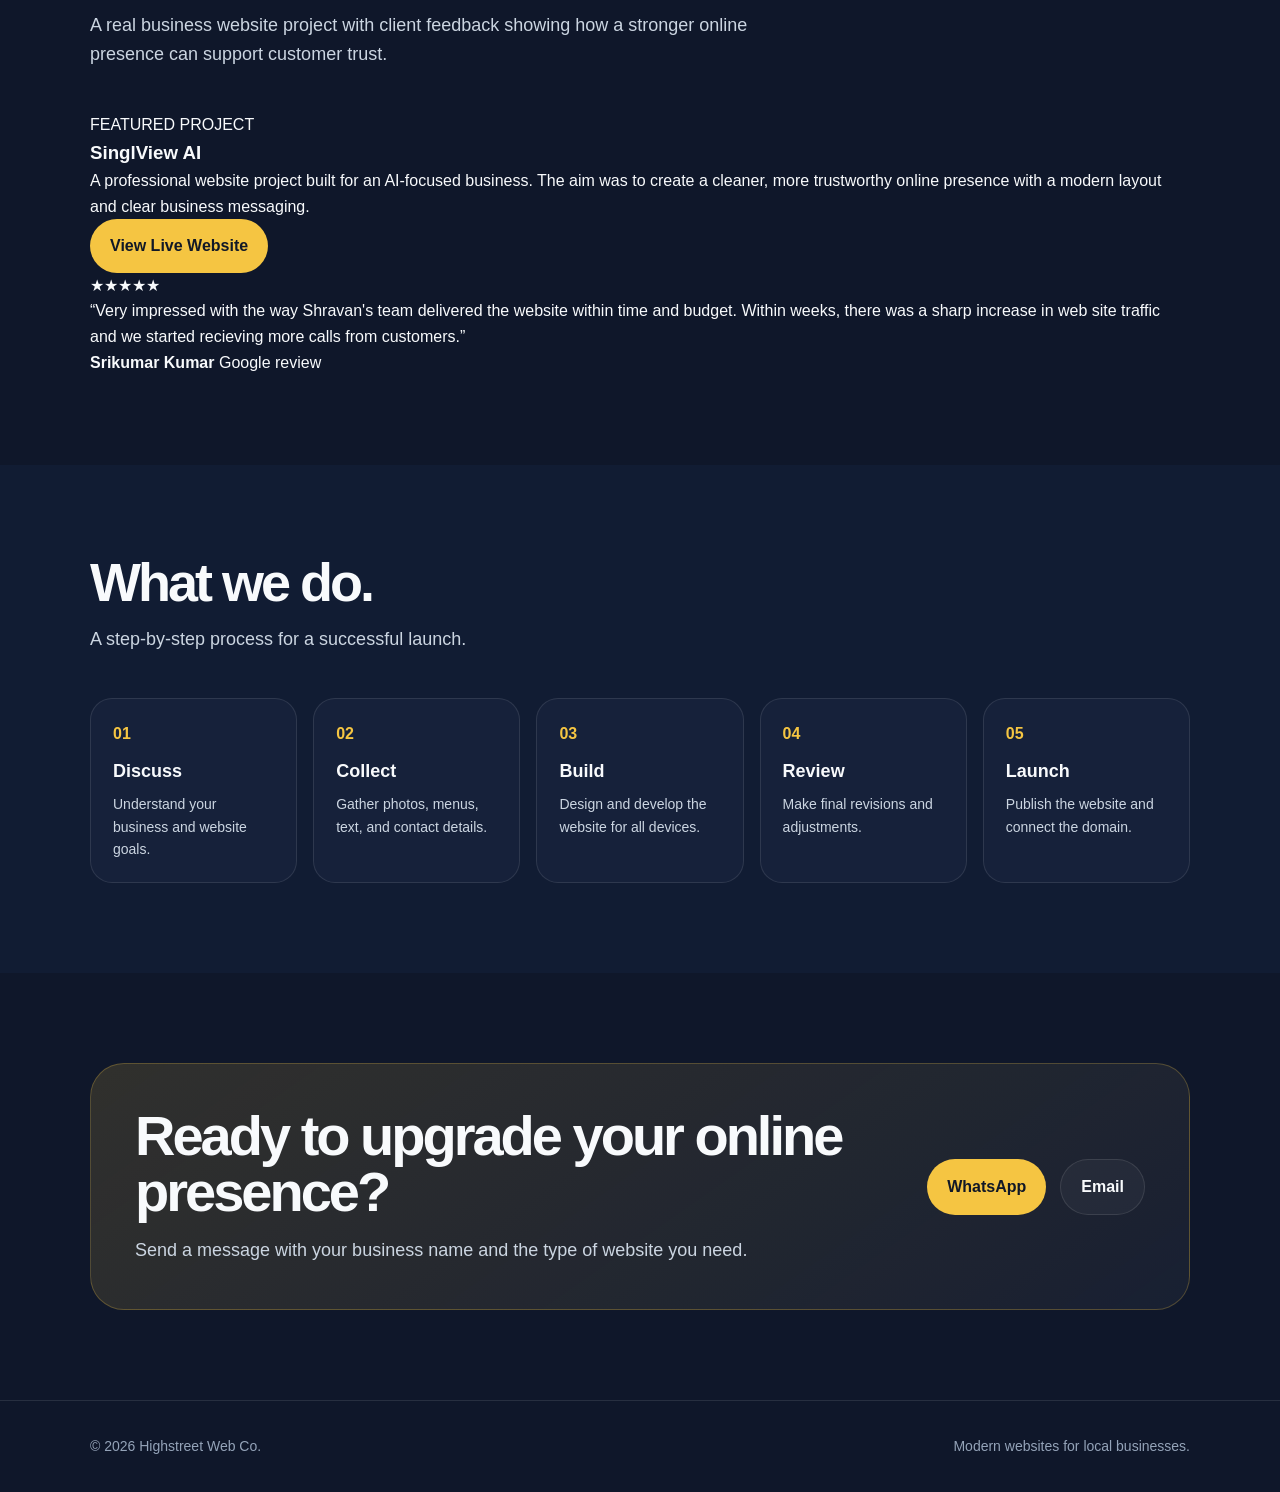
==== commit a0a87a55: "Update index.html" ====
--- a/index.html
+++ b/index.html
@@ -58,7 +58,8 @@
     <div class="mobile-menu-links">
       <a href="#services">Services</a>
       <a href="#pricing">Pricing</a>
-      <a href="#work">Work</a>
+      <a href="#sample">Sample</a>
+      <a href="#review">Reviews</a>
       <a href="#process">Process</a>
       <a href="#contact">Contact Now</a>
     </div>
@@ -67,7 +68,8 @@
   <div class="nav-links">
     <a href="#services">Services</a>
     <a href="#pricing">Pricing</a>
-    <a href="#work">Work</a>
+    <a href="#sample">Sample</a>
+    <a href="#review">Reviews</a>
     <a href="#process">Process</a>
     <a href="#contact" class="nav-btn">Contact Now</a>
   </div>
@@ -81,7 +83,7 @@
       <div class="container hero-grid">
 
         <div>
-          <div class="badge">Websites for local businesses</div>
+          <div class="badge">Websites to grow your business</div>
 
           <h1>Make your business look professional online.</h1>
 
@@ -319,7 +321,7 @@
       </div>
     </section>
 
-    <section id="work">
+    <section id="sample">
       <div class="container">
 
         <div class="section-head">
@@ -351,12 +353,58 @@
               <h3>Gym Website</h3>
               <p>Membership plans, trainer info, and strong calls to action.</p>
             </div> 
-          </a> 
+          </a>
+
+         
 
         </div> 
 
       </div> 
     </section> 
+
+    <section id="review" class="proof-section">
+      <div class="container">
+
+        <div class="section-head">
+          <h2>Client reviews.</h2>
+          <p>
+            A real business website project with client feedback showing how a stronger online presence can support customer trust.
+          </p>
+        </div>
+
+        <div class="proof-grid">
+
+          <div class="proof-card">
+            <div class="proof-label">FEATURED PROJECT</div>
+            <h3>SinglView AI</h3>
+
+            <p>
+              A professional website project built for an AI-focused business. The aim was to create a cleaner,
+              more trustworthy online presence with a modern layout and clear business messaging.
+            </p>
+
+            <a href="https://www.singlview.ai/" class="btn btn-primary" target="_blank">
+              View Live Website
+            </a>
+          </div>
+
+          <div class="review-card">
+            <div class="stars">★★★★★</div>
+
+            <p class="review-text">
+              “Very impressed with the way Shravan's team delivered the website within time and budget. Within weeks, there was a sharp increase in web site traffic and we started recieving more calls from customers.”
+            </p>
+
+            <div class="review-author">
+              <strong>Srikumar Kumar</strong>
+              <span>Google review</span>
+            </div>
+          </div>
+
+        </div>
+
+      </div>
+    </section>
 
     <section id="process" class="process">
       <div class="container">
@@ -447,6 +495,23 @@
     </div>
   </footer>
 
+  <script>
+const mobileMenu = document.querySelector(".mobile-menu");
+const mobileLinks = document.querySelectorAll(".mobile-menu-links a");
+
+mobileLinks.forEach(link => {
+  link.addEventListener("click", () => {
+    mobileMenu.removeAttribute("open");
+  });
+});
+
+document.addEventListener("click", (e) => {
+  if (!mobileMenu.contains(e.target)) {
+    mobileMenu.removeAttribute("open");
+  }
+});
+</script>
+
 </body>
 
 </html>
--- a/style.css
+++ b/style.css
@@ -526,6 +526,56 @@
   gap:16px;
 }
 
+/* PRICING ADD-ON GRIDS */
+
+.starter-card{
+  margin-bottom:96px;
+}
+
+.maintenance-heading{
+  margin-bottom:48px;
+}
+
+.maintenance-grid{
+  display:grid;
+  grid-template-columns:repeat(2, minmax(0, 1fr));
+  gap:42px;
+  margin-bottom:48px;
+}
+
+.featured-maintenance{
+  border:1px solid rgba(245,197,66,0.45);
+}
+
+.small-update-card{
+  margin-top:0;
+  margin-bottom:48px;
+}
+
+.extra-services-grid{
+  display:grid;
+  grid-template-columns:repeat(4, minmax(0, 1fr));
+  gap:34px;
+  align-items:stretch;
+}
+
+.extra-card{
+  min-height:260px;
+  display:grid;
+  grid-template-rows:auto auto 1fr auto;
+}
+
+.extra-card p{
+  margin-bottom:0;
+}
+
+.extra-card .price{
+  align-self:end;
+  margin-top:30px;
+  margin-bottom:0;
+  line-height:1.05;
+}
+
 /* RESPONSIVE */
 
 html,
@@ -539,7 +589,25 @@
   display:block;
 }
 
-@media(max-width:900px){
+.mobile-menu{
+  display:none;
+}
+
+/* TABLET */
+
+@media(max-width:1100px){
+
+  .extra-services-grid{
+    grid-template-columns:repeat(2, minmax(0, 1fr));
+    gap:32px;
+  }
+
+  .steps{
+    grid-template-columns:repeat(3,1fr);
+  }
+}
+
+@media(max-width:950px){
 
   .hero-grid,
   .pricing-grid,
@@ -550,20 +618,46 @@
 
   .cards,
   .portfolio-grid,
-  .steps,
   .extra-services-grid{
     grid-template-columns:1fr 1fr;
   }
 
-  .nav-links{
-    display:none;
+  .steps{
+    grid-template-columns:1fr 1fr;
   }
 
   .features,
   .starter-features{
     grid-template-columns:1fr;
   }
-}
+
+  nav{
+    height:auto;
+    min-height:76px;
+    flex-wrap:wrap;
+    gap:18px;
+    padding:18px 0;
+  }
+
+  .nav-links{
+    width:100%;
+    justify-content:center;
+    flex-wrap:wrap;
+    gap:18px;
+  }
+
+  .hero{
+    min-height:auto;
+    padding-top:150px;
+    padding-bottom:90px;
+  }
+
+  .mock-card{
+    display:none !important;
+  }
+}
+
+/* MOBILE */
 
 @media(max-width:700px){
 
@@ -575,293 +669,19 @@
     width:min(100% - 32px, 1100px);
   }
 
-  nav{
-    height:70px;
-  }
-
-  .logo{
-    font-size:18px;
-  }
-
-  .hero{
-    min-height:auto;
-    padding-top:120px;
-    padding-bottom:70px;
-    align-items:flex-start;
-  }
-
-  .hero-grid{
-    display:block;
-  }
-
-  .mock-card{
-    display:none !important;
-  }
-
-  .badge{
-    font-size:12px;
-    padding:7px 12px;
-    margin-bottom:18px;
-  }
-
-  h1{
-    font-size:38px;
-    line-height:1;
-    letter-spacing:-1.5px;
-    margin-bottom:18px;
-  }
-
-  .hero p{
-    font-size:16px;
-    line-height:1.55;
-    margin-bottom:26px;
-  }
-
-  .hero-buttons{
-    flex-direction:column;
-    gap:12px;
-    margin-bottom:24px;
-  }
-
-  .btn{
-    width:100%;
-    padding:13px 18px;
-  }
-
-  .hero-tags{
-    gap:10px;
-    font-size:12px;
-  }
-
-  .cards,
-  .portfolio-grid,
-  .steps,
-  .extra-services-grid,
-  .maintenance-grid,
-  .pricing-grid,
-  .contact-box{
-    grid-template-columns:1fr !important;
-  }
-
-  .section-head{
-    margin-bottom:30px;
-  }
-
-  .section-head h2,
-  .contact-box h2{
-    font-size:34px;
-    line-height:1;
-    letter-spacing:-1.5px;
-  }
-
-  .section-head p,
-  .contact-box p{
-    font-size:16px;
-  }
-
-  .price-card,
-  .side-card,
-  .card,
-  .contact-box{
-    padding:24px;
-    border-radius:22px;
-  }
-
-  .price{
-    font-size:38px;
-    letter-spacing:-1px;
-  }
-
-  .starter-features{
-    grid-template-columns:1fr;
-  }
-
-  .portfolio-image{
-    height:190px;
-  }
-
-  .footer-inner{
-    flex-direction:column;
-  }
-}
-
-@media(max-width:420px){
-
-  h1{
-    font-size:34px;
-  }
-
-  .section-head h2,
-  .contact-box h2{
-    font-size:30px;
-  }
-
-  .price{
-    font-size:34px;
-  }
-
-  .container{
-    width:min(100% - 24px, 1100px);
-  }
-}
-
-/* =========================
-   MOBILE RESPONSIVE FIXES
-========================= */
-
-@media (max-width: 850px) {
-
-  /* NAVBAR */
-  nav {
-    flex-direction: column;
-    gap: 18px;
-    padding: 18px 0;
-  }
-
-  .nav-links {
-    display: flex;
-    flex-wrap: wrap;
-    justify-content: center;
-    gap: 14px;
-  }
-
-  .nav-links a {
-    font-size: 14px;
-  }
-
-  /* HERO SECTION */
-  .hero {
-    min-height: auto;
-    padding-top: 60px;
-  }
-
-  .hero-grid {
-    grid-template-columns: 1fr;
-    gap: 40px;
-  }
-
-  /* REMOVE MOCK CARD ON MOBILE */
-  .mock-card,
-  .hero-visual,
-  .hero-image {
-    display: none;
-  }
-
-  .hero h1 {
-    font-size: 52px;
-    line-height: 0.95;
-  }
-
-  .hero p {
-    font-size: 18px;
-    line-height: 1.7;
-  }
-
-  .hero-buttons {
-    flex-direction: column;
-    gap: 14px;
-  }
-
-  .hero-buttons a {
-    width: 100%;
-    text-align: center;
-  }
-
-  /* GENERAL CONTAINERS */
-  .container,
-  .container-split {
-    width: 92%;
-    max-width: 100%;
-    grid-template-columns: 1fr;
-    gap: 40px;
-  }
-
-  section {
-    padding: 70px 0;
-  }
-
-  /* CAFE IMAGE FIXES */
-  .photo-grid {
-    grid-template-columns: 1fr;
-    gap: 20px;
-  }
-
-  .photo-grid img {
-    width: 100%;
-    height: auto;
-    object-fit: cover;
-  }
-
-  /* SALON IMAGE FIX */
-  img {
-    max-width: 100%;
-    height: auto;
-  }
-
-  /* PRICING / CARDS */
-  .pricing-grid,
-  .plans-grid,
-  .services-grid,
-  .cards-grid {
-    grid-template-columns: 1fr;
-    gap: 28px;
-  }
-
-  .price-card,
-  .service-card,
-  .plan-card,
-  .card {
-    margin-bottom: 26px;
-    padding: 32px 24px;
-  }
-
-  /* FIX CARD OVERFLOW */
-  .price-card h2,
-  .price-card h3,
-  .card h2,
-  .card h3 {
-    word-break: break-word;
-  }
-
-  /* BUTTONS */
-  .btn,
-  button {
-    width: 100%;
-    text-align: center;
-  }
-
-  /* TEXT OVERFLOW */
-  h1,
-  h2,
-  h3,
-  p,
-  span {
-    overflow-wrap: break-word;
-  }
-
-  body {
-    overflow-x: hidden;
-  }
-}
-
-/* FINAL MOBILE NAV + CARD SPACING FIXES */
-
-.mobile-menu{
-  display:none;
-}
-
-@media(max-width:700px){
-
   header{
     position:fixed;
   }
 
   nav{
     height:72px;
+    min-height:72px;
     flex-direction:row;
+    flex-wrap:nowrap;
     justify-content:space-between;
     align-items:center;
     padding:0;
+    gap:12px;
   }
 
   .logo{
@@ -919,22 +739,153 @@
   }
 
   .hero{
+    min-height:auto;
     padding-top:120px;
-  }
-
-  .card,
+    padding-bottom:70px;
+    align-items:flex-start;
+  }
+
+  .hero-grid{
+    display:block;
+  }
+
+  .mock-card{
+    display:none !important;
+  }
+
+  .badge{
+    font-size:12px;
+    padding:7px 12px;
+    margin-bottom:18px;
+  }
+
+  h1{
+    font-size:38px;
+    line-height:1;
+    letter-spacing:-1.5px;
+    margin-bottom:18px;
+  }
+
+  .hero p{
+    font-size:16px;
+    line-height:1.55;
+    margin-bottom:26px;
+  }
+
+  .hero-buttons{
+    flex-direction:column;
+    gap:12px;
+    margin-bottom:24px;
+  }
+
+  .btn{
+    width:100%;
+    padding:13px 18px;
+  }
+
+  .hero-tags{
+    gap:10px;
+    font-size:12px;
+  }
+
+  .cards,
+  .portfolio-grid,
+  .steps,
+  .extra-services-grid,
+  .maintenance-grid,
+  .pricing-grid,
+  .contact-box{
+    grid-template-columns:1fr !important;
+  }
+
+  .section-head{
+    margin-bottom:30px;
+  }
+
+  .section-head h2,
+  .contact-box h2{
+    font-size:34px;
+    line-height:1;
+    letter-spacing:-1.5px;
+  }
+
+  .section-head p,
+  .contact-box p{
+    font-size:16px;
+  }
+
+  .starter-card{
+    margin-bottom:76px;
+  }
+
+  .maintenance-heading{
+    margin-bottom:36px;
+  }
+
+  .maintenance-grid{
+    gap:32px;
+    margin-bottom:42px;
+  }
+
+  .small-update-card{
+    margin-bottom:36px;
+  }
+
+  .extra-services-grid{
+    gap:26px;
+  }
+
   .price-card,
   .side-card,
+  .card,
+  .contact-box{
+    padding:24px;
+    border-radius:22px;
+  }
+
   .extra-card{
-    margin-bottom:28px;
-  }
-
-  .maintenance-grid,
-  .extra-services-grid,
-  .pricing-grid,
-  .cards,
-  .portfolio-grid,
-  .steps{
-    gap:28px !important;
-  }
-}
+    min-height:auto;
+  }
+
+  .price{
+    font-size:38px;
+    letter-spacing:-1px;
+  }
+
+  .extra-card .price{
+    margin-top:26px;
+  }
+
+  .starter-features{
+    grid-template-columns:1fr;
+  }
+
+  .portfolio-image{
+    height:190px;
+  }
+
+  .footer-inner{
+    flex-direction:column;
+  }
+}
+
+@media(max-width:420px){
+
+  h1{
+    font-size:34px;
+  }
+
+  .section-head h2,
+  .contact-box h2{
+    font-size:30px;
+  }
+
+  .price{
+    font-size:34px;
+  }
+
+  .container{
+    width:min(100% - 24px, 1100px);
+  }
+}
+
